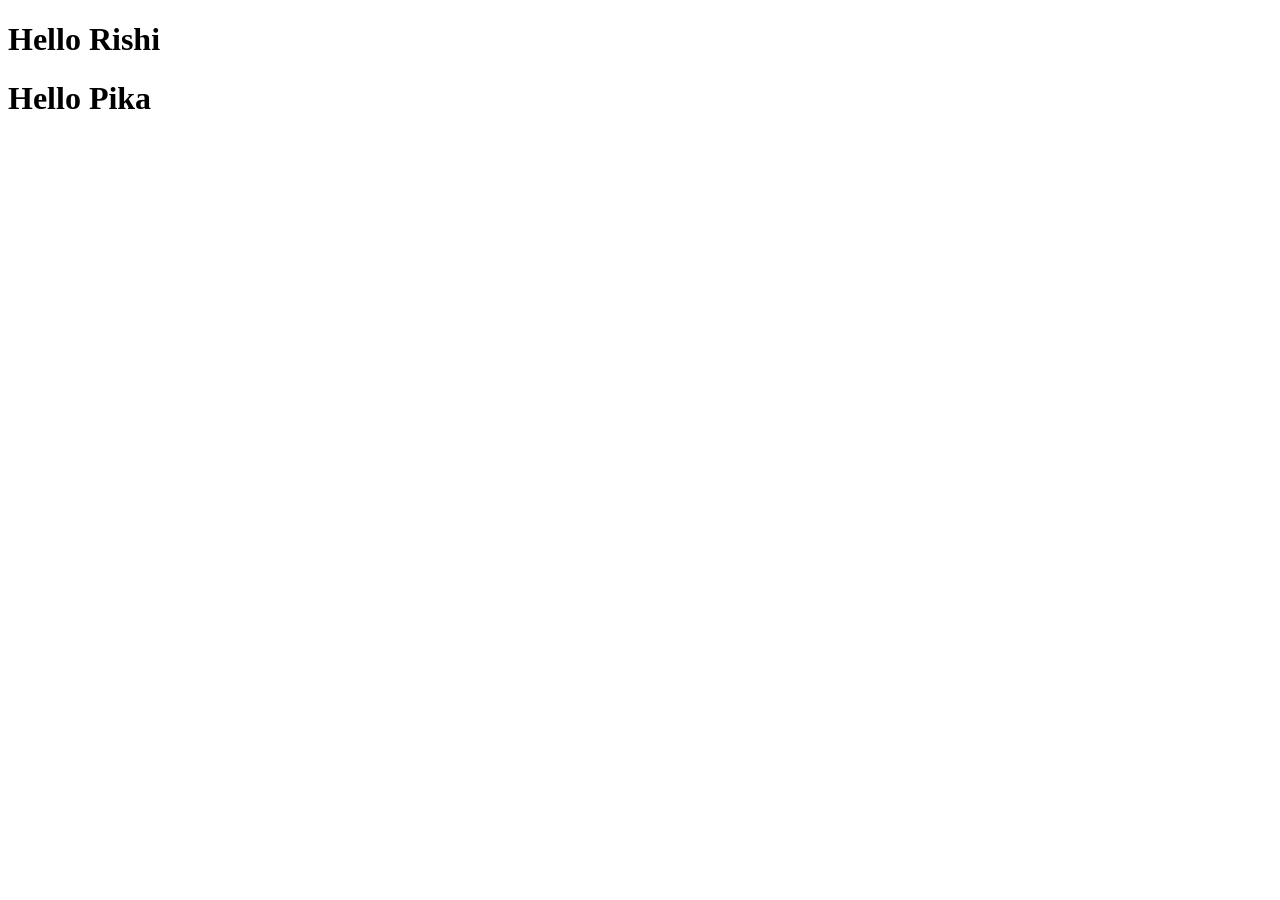
==== index.html @ ea65d770 "Rename hello.html to index.html" ====
<!DOCTYPE html>
<html lang="en">
<head>
  <meta charset="UTF-8">
  <meta name="viewport" content="width=device-width, initial-scale=1.0">
  <title>Hello Rishi</title>
</head>
<body>
  <h1>Hello Rishi</h1>
  <h1>Hello Pika</h1>
</body>
</html>
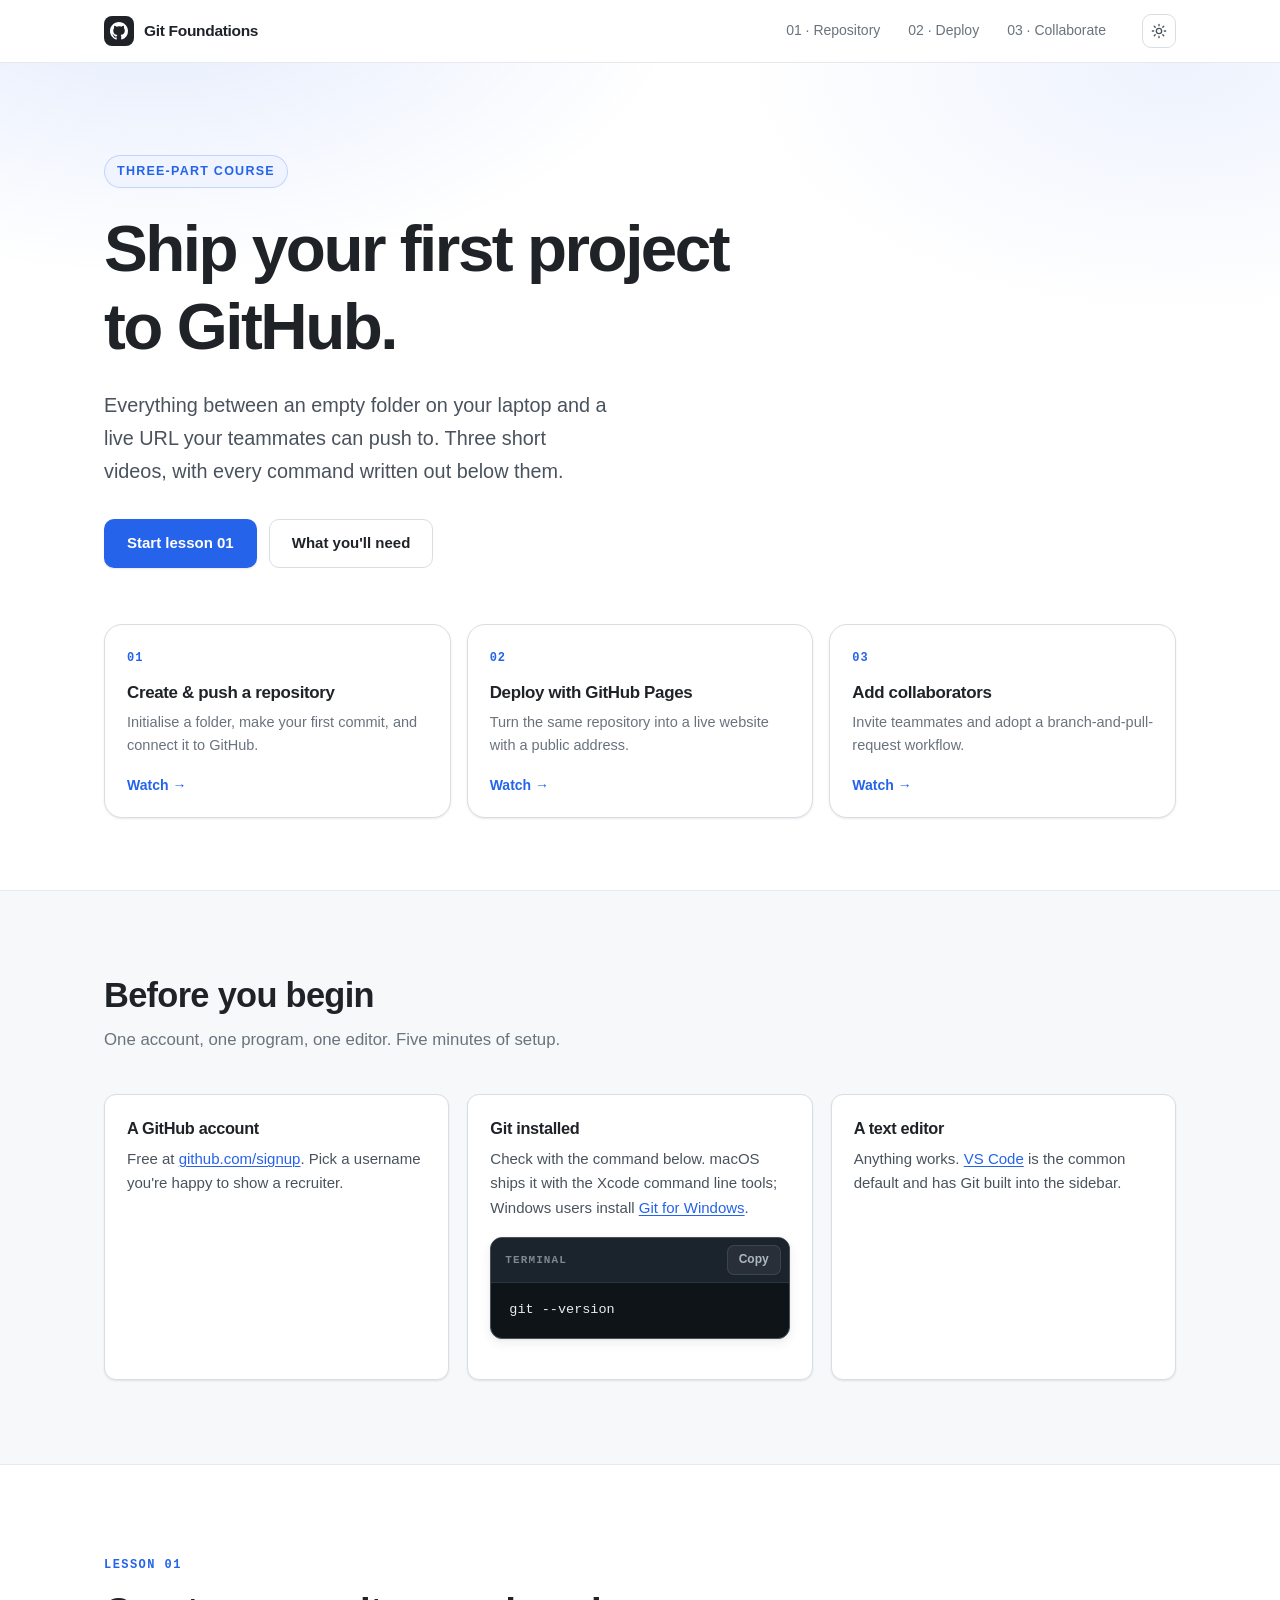
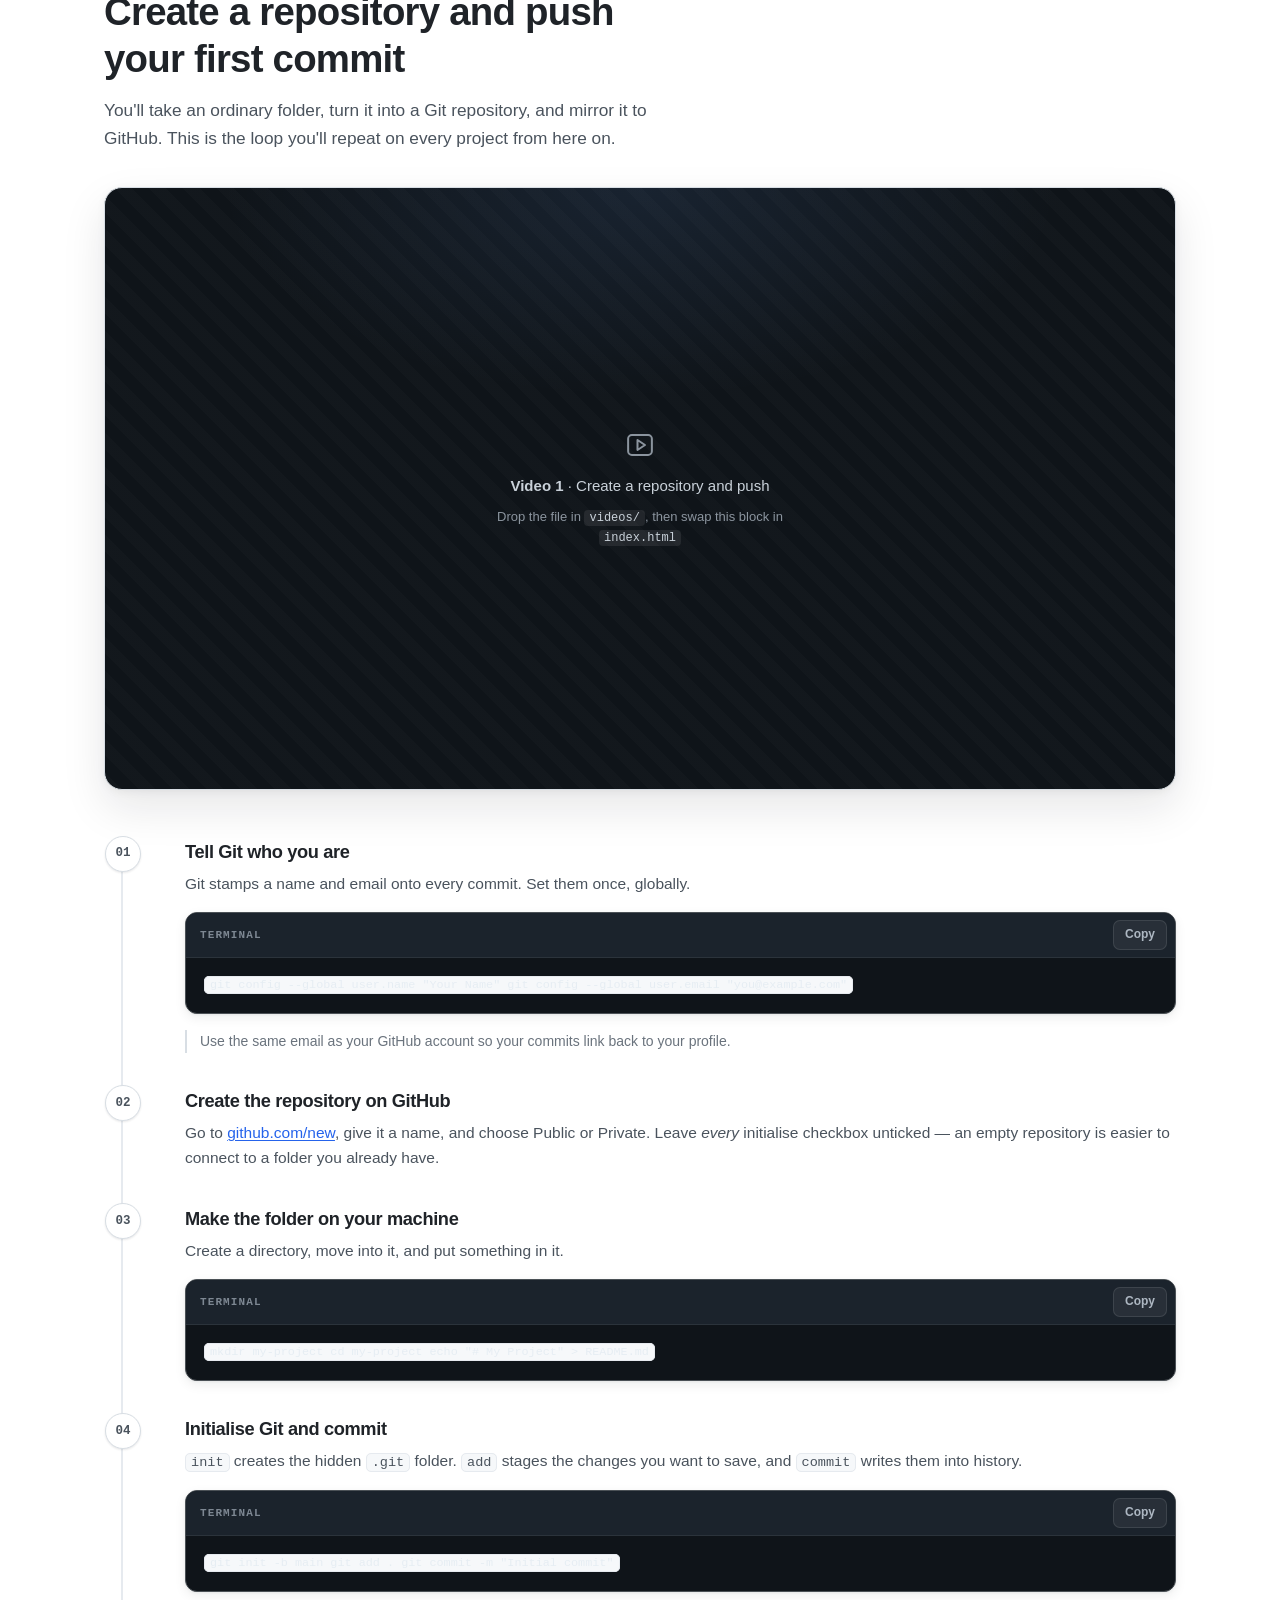
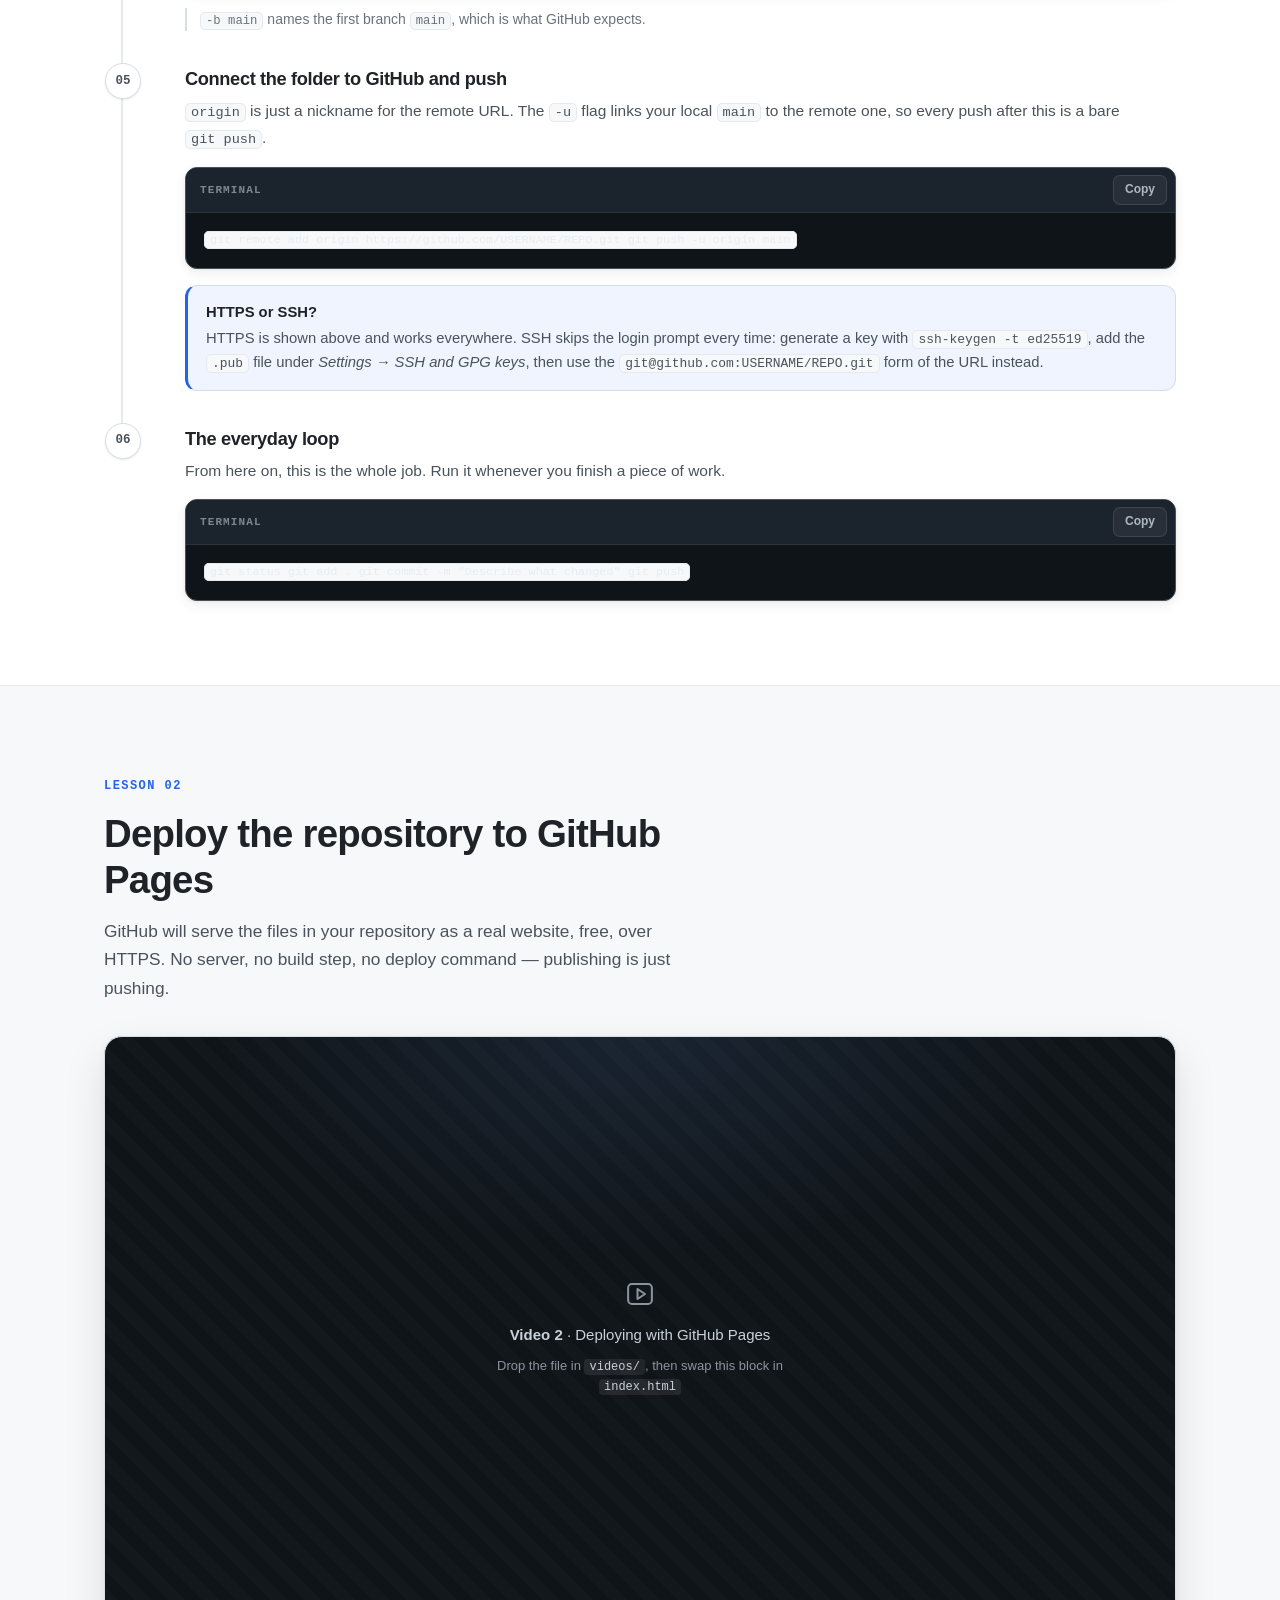
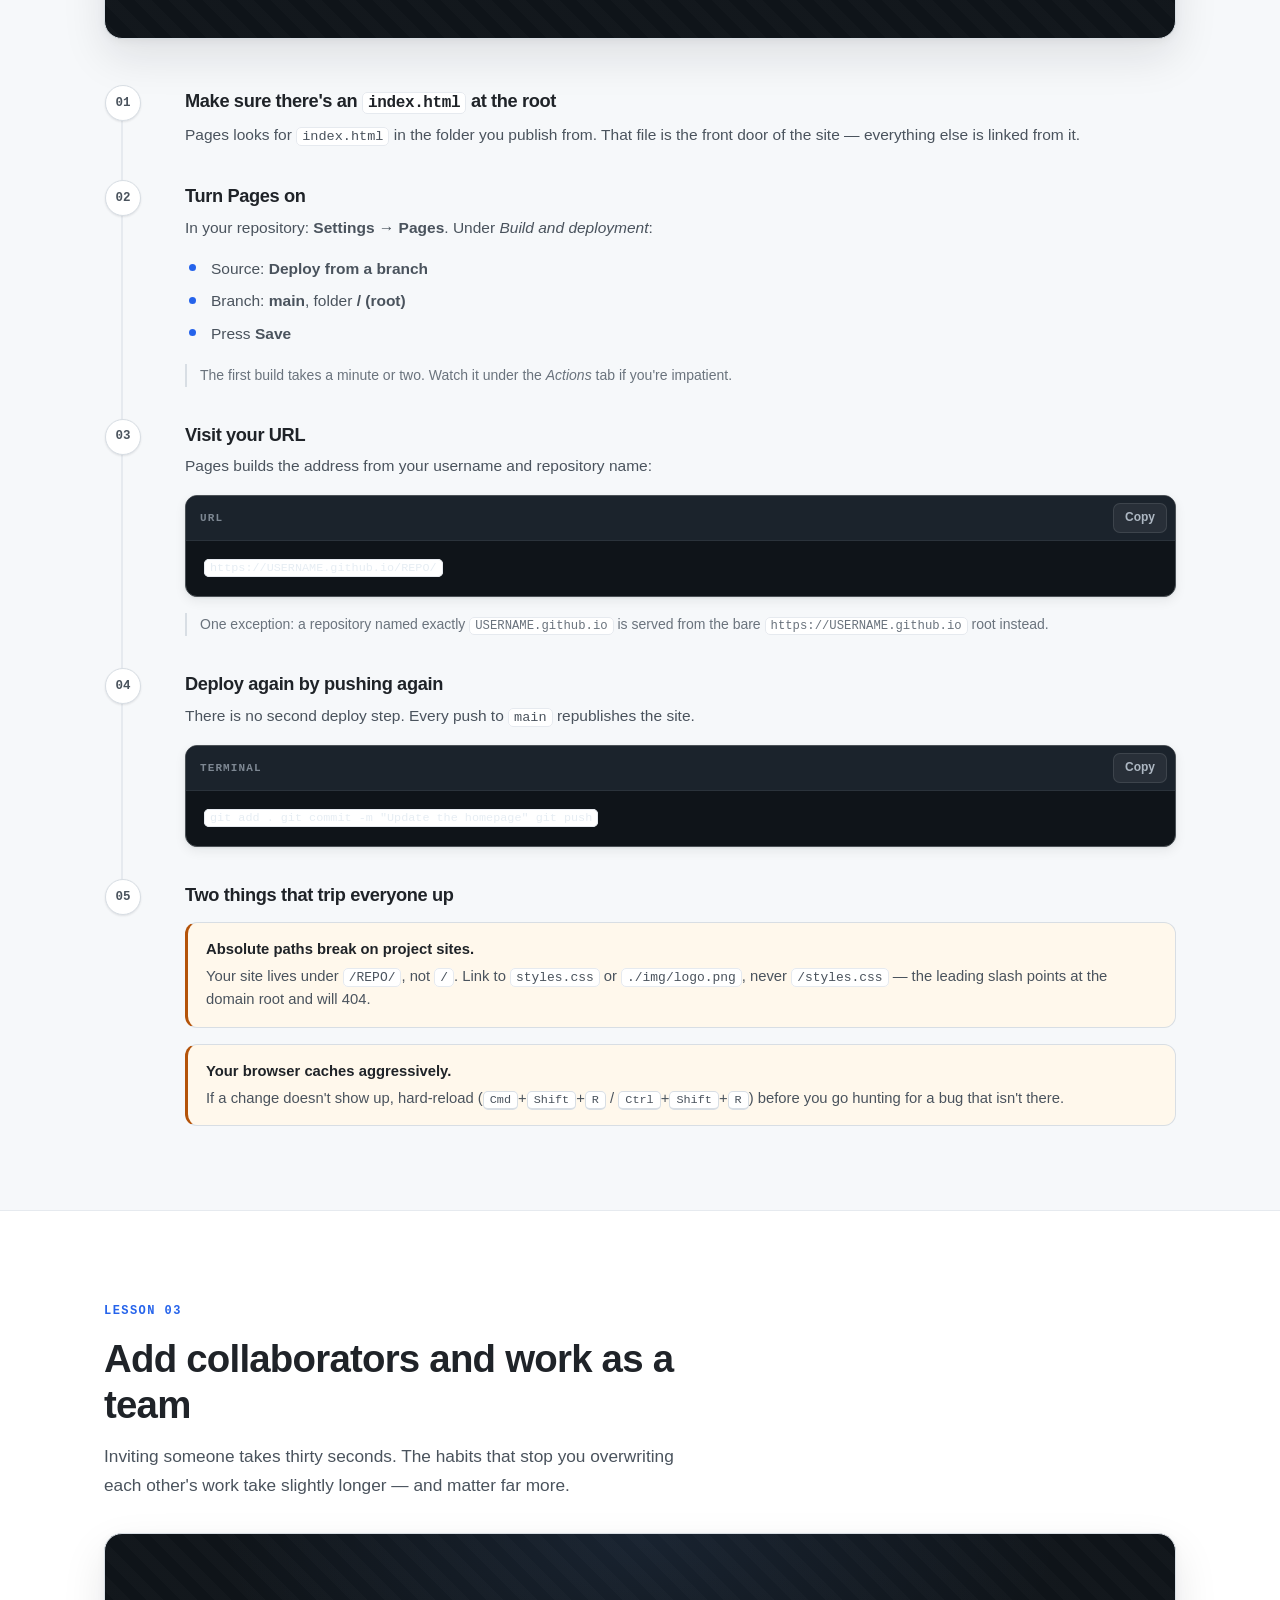
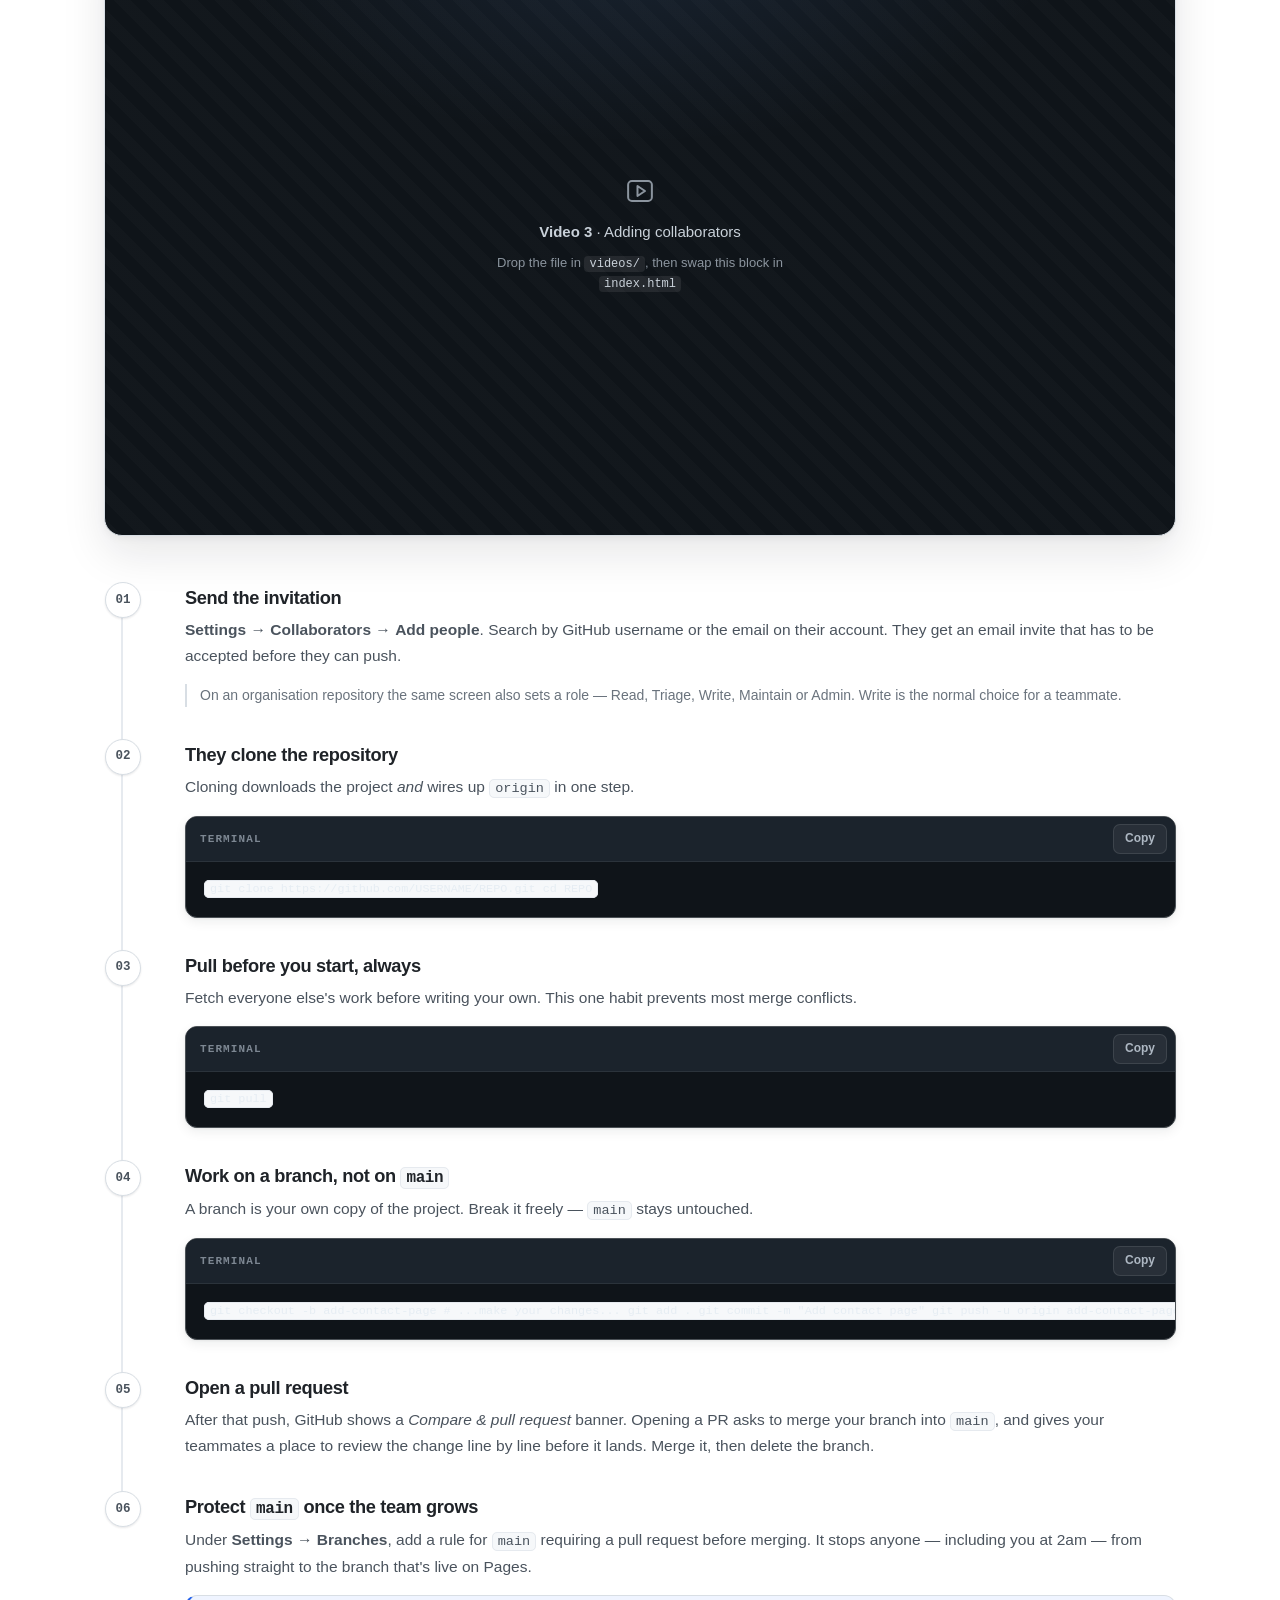
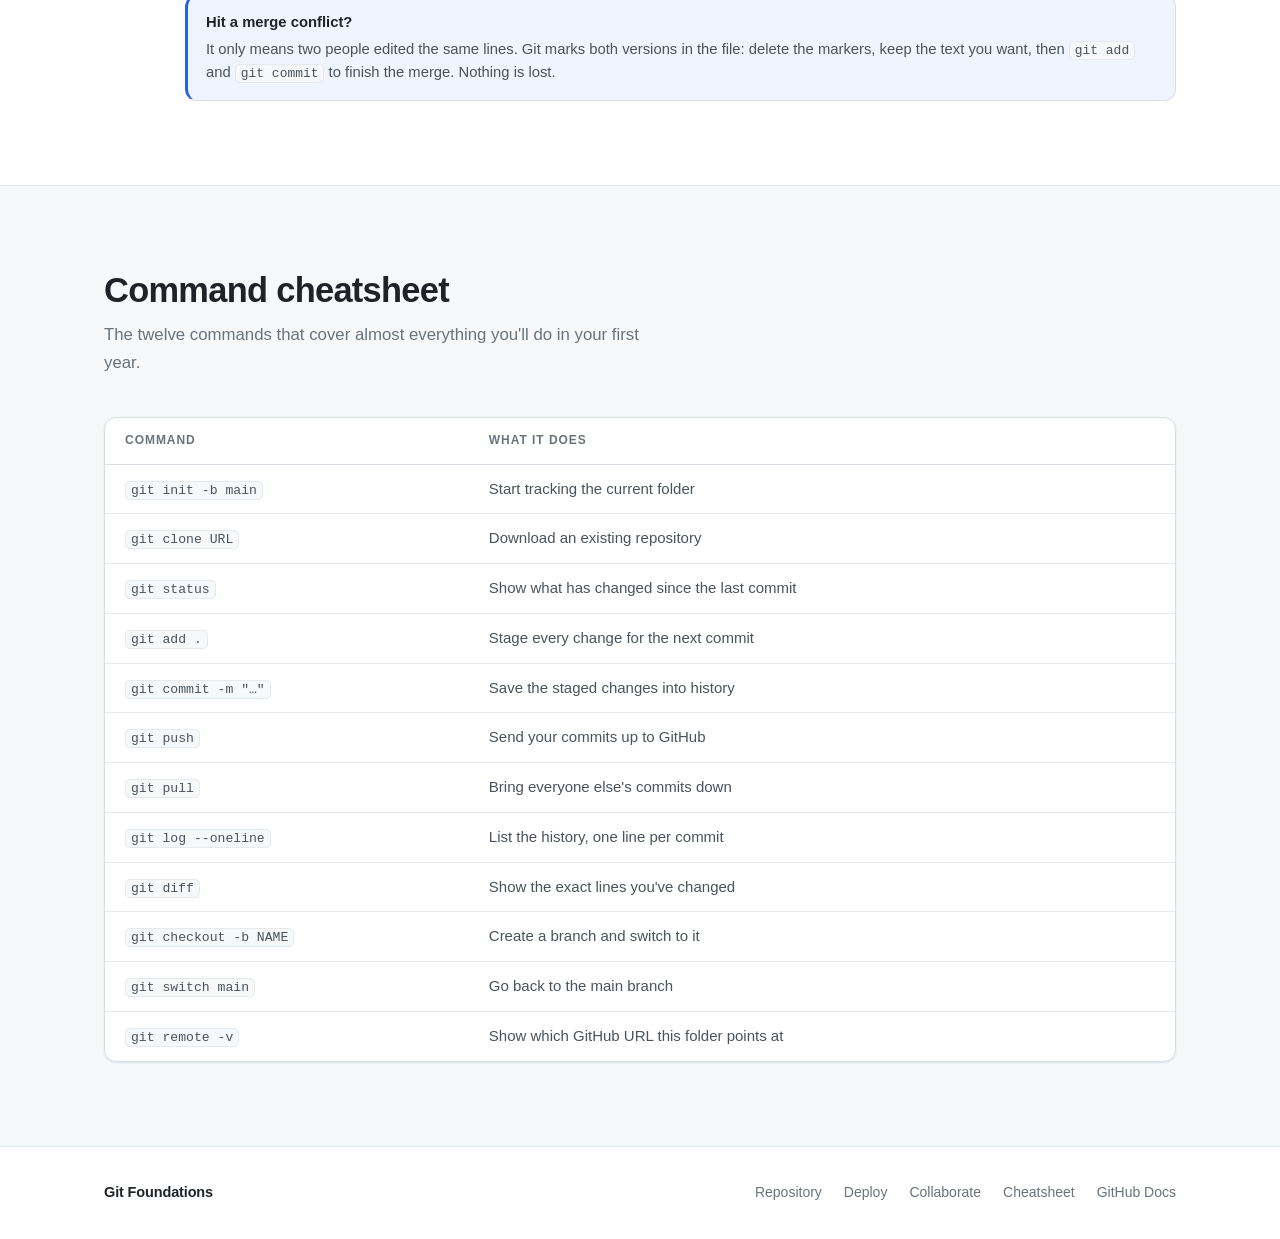
==== commit 5217edf0: "Rebuild as a three-lesson Git and GitHub course site Add styles.css and script.js, restructure index" ====
--- a/index.html
+++ b/index.html
@@ -1,12 +1,453 @@
 <!DOCTYPE html>
 <html lang="en">
 <head>
-  <meta charset="UTF-8">
-  <meta name="viewport" content="width=device-width, initial-scale=1.0">
-  <title>Hello Rishi</title>
+<meta charset="UTF-8">
+<meta name="viewport" content="width=device-width, initial-scale=1">
+<title>Git &amp; GitHub — A Three-Part Starter Course</title>
+<meta name="description" content="Learn to create a repository, deploy it to GitHub Pages, and collaborate with a team — in three short videos.">
+<link rel="stylesheet" href="styles.css">
+<link rel="icon" href="data:image/svg+xml,<svg xmlns='http://www.w3.org/2000/svg' viewBox='0 0 100 100'><text y='.9em' font-size='90'>⚡</text></svg>">
 </head>
 <body>
-  <h1>Hello Rishi</h1>
-  <h1>Hello Pika</h1>
+
+<a class="skip" href="#main">Skip to content</a>
+
+<header class="site-header">
+  <div class="wrap header-inner">
+    <a class="brand" href="#top">
+      <span class="brand-mark" aria-hidden="true">
+        <svg viewBox="0 0 16 16" width="18" height="18" fill="currentColor"><path d="M8 0C3.58 0 0 3.58 0 8c0 3.54 2.29 6.53 5.47 7.59.4.07.55-.17.55-.38 0-.19-.01-.82-.01-1.49-2.01.37-2.53-.49-2.69-.94-.09-.23-.48-.94-.82-1.13-.28-.15-.68-.52-.01-.53.63-.01 1.08.58 1.23.82.72 1.21 1.87.87 2.33.66.07-.52.28-.87.51-1.07-1.78-.2-3.64-.89-3.64-3.95 0-.87.31-1.59.82-2.15-.08-.2-.36-1.02.08-2.12 0 0 .67-.21 2.2.82a7.4 7.4 0 0 1 2-.27c.68 0 1.36.09 2 .27 1.53-1.04 2.2-.82 2.2-.82.44 1.1.16 1.92.08 2.12.51.56.82 1.27.82 2.15 0 3.07-1.87 3.75-3.65 3.95.29.25.54.73.54 1.48 0 1.07-.01 1.93-.01 2.2 0 .21.15.46.55.38A8.01 8.01 0 0 0 16 8c0-4.42-3.58-8-8-8Z"/></svg>
+      </span>
+      <span class="brand-text">Git&nbsp;Foundations</span>
+    </a>
+
+    <nav class="site-nav" aria-label="Lessons">
+      <a href="#lesson-1">01 &middot; Repository</a>
+      <a href="#lesson-2">02 &middot; Deploy</a>
+      <a href="#lesson-3">03 &middot; Collaborate</a>
+    </nav>
+
+    <button class="theme-toggle" type="button" data-theme-toggle aria-label="Toggle colour theme">
+      <svg class="icon-sun" viewBox="0 0 24 24" width="16" height="16" fill="none" stroke="currentColor" stroke-width="2" stroke-linecap="round"><circle cx="12" cy="12" r="4"/><path d="M12 2v2m0 16v2M4.9 4.9l1.4 1.4m11.4 11.4 1.4 1.4M2 12h2m16 0h2M4.9 19.1l1.4-1.4M17.7 6.3l1.4-1.4"/></svg>
+      <svg class="icon-moon" viewBox="0 0 24 24" width="16" height="16" fill="none" stroke="currentColor" stroke-width="2" stroke-linecap="round" stroke-linejoin="round"><path d="M21 12.8A9 9 0 1 1 11.2 3a7 7 0 0 0 9.8 9.8Z"/></svg>
+    </button>
+  </div>
+  <div class="scroll-progress" data-progress></div>
+</header>
+
+<main id="main">
+
+  <!-- Hero -->
+  <section class="hero" id="top">
+    <div class="wrap hero-inner">
+      <p class="eyebrow">Three-part course</p>
+      <h1>Ship your first project<br>to GitHub.</h1>
+      <p class="lede">
+        Everything between an empty folder on your laptop and a live URL your teammates
+        can push to. Three short videos, with every command written out below them.
+      </p>
+      <div class="hero-actions">
+        <a class="btn btn-primary" href="#lesson-1">Start lesson 01</a>
+        <a class="btn btn-ghost" href="#prereqs">What you'll need</a>
+      </div>
+
+      <ol class="lesson-cards">
+        <li>
+          <a href="#lesson-1">
+            <span class="card-num">01</span>
+            <h3>Create &amp; push a repository</h3>
+            <p>Initialise a folder, make your first commit, and connect it to GitHub.</p>
+            <span class="card-go">Watch <span aria-hidden="true">&rarr;</span></span>
+          </a>
+        </li>
+        <li>
+          <a href="#lesson-2">
+            <span class="card-num">02</span>
+            <h3>Deploy with GitHub Pages</h3>
+            <p>Turn the same repository into a live website with a public address.</p>
+            <span class="card-go">Watch <span aria-hidden="true">&rarr;</span></span>
+          </a>
+        </li>
+        <li>
+          <a href="#lesson-3">
+            <span class="card-num">03</span>
+            <h3>Add collaborators</h3>
+            <p>Invite teammates and adopt a branch-and-pull-request workflow.</p>
+            <span class="card-go">Watch <span aria-hidden="true">&rarr;</span></span>
+          </a>
+        </li>
+      </ol>
+    </div>
+  </section>
+
+  <!-- Prerequisites -->
+  <section class="section section-alt" id="prereqs">
+    <div class="wrap">
+      <div class="section-head">
+        <h2>Before you begin</h2>
+        <p>One account, one program, one editor. Five minutes of setup.</p>
+      </div>
+      <div class="grid-3">
+        <div class="tile">
+          <h3>A GitHub account</h3>
+          <p>Free at <a href="https://github.com/signup" target="_blank" rel="noopener">github.com/signup</a>. Pick a username you're happy to show a recruiter.</p>
+        </div>
+        <div class="tile">
+          <h3>Git installed</h3>
+          <p>Check with the command below. macOS ships it with the Xcode command line tools; Windows users install <a href="https://git-scm.com/downloads" target="_blank" rel="noopener">Git for Windows</a>.</p>
+          <div class="code">
+            <div class="code-bar"><span class="code-lang">terminal</span><button class="copy" type="button">Copy</button></div>
+            <pre><code>git --version</code></pre>
+          </div>
+        </div>
+        <div class="tile">
+          <h3>A text editor</h3>
+          <p>Anything works. <a href="https://code.visualstudio.com/" target="_blank" rel="noopener">VS Code</a> is the common default and has Git built into the sidebar.</p>
+        </div>
+      </div>
+    </div>
+  </section>
+
+  <!-- Lesson 1 -->
+  <section class="section lesson" id="lesson-1">
+    <div class="wrap">
+      <header class="lesson-head">
+        <span class="lesson-num">Lesson 01</span>
+        <h2>Create a repository and push your first commit</h2>
+        <p class="lesson-sub">
+          You'll take an ordinary folder, turn it into a Git repository, and mirror it
+          to GitHub. This is the loop you'll repeat on every project from here on.
+        </p>
+      </header>
+
+      <figure class="video">
+        <div class="video-frame">
+          <!--
+            REPLACE THIS BLOCK WITH VIDEO 1.
+
+            Local file:
+              <video controls playsinline preload="metadata" poster="videos/01-poster.jpg">
+                <source src="videos/01-create-repo.mp4" type="video/mp4">
+              </video>
+
+            YouTube:
+              <iframe src="https://www.youtube.com/embed/VIDEO_ID" title="Create a repository"
+                      allow="accelerometer; clipboard-write; encrypted-media; picture-in-picture"
+                      allowfullscreen></iframe>
+          -->
+          <div class="video-empty">
+            <svg viewBox="0 0 24 24" width="30" height="30" fill="none" stroke="currentColor" stroke-width="1.6"><path d="m10 8 6 4-6 4V8Z" stroke-linejoin="round"/><rect x="2.5" y="4" width="19" height="16" rx="3"/></svg>
+            <p><strong>Video 1</strong> &middot; Create a repository and push</p>
+            <span>Drop the file in <code>videos/</code>, then swap this block in <code>index.html</code></span>
+          </div>
+        </div>
+      </figure>
+
+      <ol class="steps">
+        <li>
+          <h3>Tell Git who you are</h3>
+          <p>Git stamps a name and email onto every commit. Set them once, globally.</p>
+          <div class="code">
+            <div class="code-bar"><span class="code-lang">terminal</span><button class="copy" type="button">Copy</button></div>
+            <pre><code>git config --global user.name "Your Name"
+git config --global user.email "you@example.com"</code></pre>
+          </div>
+          <p class="note">Use the same email as your GitHub account so your commits link back to your profile.</p>
+        </li>
+
+        <li>
+          <h3>Create the repository on GitHub</h3>
+          <p>
+            Go to <a href="https://github.com/new" target="_blank" rel="noopener">github.com/new</a>,
+            give it a name, and choose Public or Private. Leave <em>every</em> initialise
+            checkbox unticked — an empty repository is easier to connect to a folder you already have.
+          </p>
+        </li>
+
+        <li>
+          <h3>Make the folder on your machine</h3>
+          <p>Create a directory, move into it, and put something in it.</p>
+          <div class="code">
+            <div class="code-bar"><span class="code-lang">terminal</span><button class="copy" type="button">Copy</button></div>
+            <pre><code>mkdir my-project
+cd my-project
+echo "# My Project" &gt; README.md</code></pre>
+          </div>
+        </li>
+
+        <li>
+          <h3>Initialise Git and commit</h3>
+          <p>
+            <code>init</code> creates the hidden <code>.git</code> folder. <code>add</code> stages
+            the changes you want to save, and <code>commit</code> writes them into history.
+          </p>
+          <div class="code">
+            <div class="code-bar"><span class="code-lang">terminal</span><button class="copy" type="button">Copy</button></div>
+            <pre><code>git init -b main
+git add .
+git commit -m "Initial commit"</code></pre>
+          </div>
+          <p class="note"><code>-b main</code> names the first branch <code>main</code>, which is what GitHub expects.</p>
+        </li>
+
+        <li>
+          <h3>Connect the folder to GitHub and push</h3>
+          <p>
+            <code>origin</code> is just a nickname for the remote URL. The <code>-u</code> flag
+            links your local <code>main</code> to the remote one, so every push after this is a bare <code>git push</code>.
+          </p>
+          <div class="code">
+            <div class="code-bar"><span class="code-lang">terminal</span><button class="copy" type="button">Copy</button></div>
+            <pre><code>git remote add origin https://github.com/USERNAME/REPO.git
+git push -u origin main</code></pre>
+          </div>
+          <div class="callout callout-info">
+            <strong>HTTPS or SSH?</strong>
+            HTTPS is shown above and works everywhere. SSH skips the login prompt every time:
+            generate a key with <code>ssh-keygen -t ed25519</code>, add the <code>.pub</code> file
+            under <em>Settings &rarr; SSH and GPG keys</em>, then use the
+            <code>git@github.com:USERNAME/REPO.git</code> form of the URL instead.
+          </div>
+        </li>
+
+        <li>
+          <h3>The everyday loop</h3>
+          <p>From here on, this is the whole job. Run it whenever you finish a piece of work.</p>
+          <div class="code">
+            <div class="code-bar"><span class="code-lang">terminal</span><button class="copy" type="button">Copy</button></div>
+            <pre><code>git status
+git add .
+git commit -m "Describe what changed"
+git push</code></pre>
+          </div>
+        </li>
+      </ol>
+    </div>
+  </section>
+
+  <!-- Lesson 2 -->
+  <section class="section section-alt lesson" id="lesson-2">
+    <div class="wrap">
+      <header class="lesson-head">
+        <span class="lesson-num">Lesson 02</span>
+        <h2>Deploy the repository to GitHub Pages</h2>
+        <p class="lesson-sub">
+          GitHub will serve the files in your repository as a real website, free, over HTTPS.
+          No server, no build step, no deploy command — publishing is just pushing.
+        </p>
+      </header>
+
+      <figure class="video">
+        <div class="video-frame">
+          <!-- REPLACE THIS BLOCK WITH VIDEO 2. See lesson 1 for the video / iframe snippets. -->
+          <div class="video-empty">
+            <svg viewBox="0 0 24 24" width="30" height="30" fill="none" stroke="currentColor" stroke-width="1.6"><path d="m10 8 6 4-6 4V8Z" stroke-linejoin="round"/><rect x="2.5" y="4" width="19" height="16" rx="3"/></svg>
+            <p><strong>Video 2</strong> &middot; Deploying with GitHub Pages</p>
+            <span>Drop the file in <code>videos/</code>, then swap this block in <code>index.html</code></span>
+          </div>
+        </div>
+      </figure>
+
+      <ol class="steps">
+        <li>
+          <h3>Make sure there's an <code>index.html</code> at the root</h3>
+          <p>
+            Pages looks for <code>index.html</code> in the folder you publish from. That file is
+            the front door of the site — everything else is linked from it.
+          </p>
+        </li>
+
+        <li>
+          <h3>Turn Pages on</h3>
+          <p>In your repository: <strong>Settings &rarr; Pages</strong>. Under <em>Build and deployment</em>:</p>
+          <ul class="ticks">
+            <li>Source: <strong>Deploy from a branch</strong></li>
+            <li>Branch: <strong>main</strong>, folder <strong>/ (root)</strong></li>
+            <li>Press <strong>Save</strong></li>
+          </ul>
+          <p class="note">The first build takes a minute or two. Watch it under the <em>Actions</em> tab if you're impatient.</p>
+        </li>
+
+        <li>
+          <h3>Visit your URL</h3>
+          <p>Pages builds the address from your username and repository name:</p>
+          <div class="code">
+            <div class="code-bar"><span class="code-lang">url</span><button class="copy" type="button">Copy</button></div>
+            <pre><code>https://USERNAME.github.io/REPO/</code></pre>
+          </div>
+          <p class="note">
+            One exception: a repository named exactly <code>USERNAME.github.io</code> is served
+            from the bare <code>https://USERNAME.github.io</code> root instead.
+          </p>
+        </li>
+
+        <li>
+          <h3>Deploy again by pushing again</h3>
+          <p>There is no second deploy step. Every push to <code>main</code> republishes the site.</p>
+          <div class="code">
+            <div class="code-bar"><span class="code-lang">terminal</span><button class="copy" type="button">Copy</button></div>
+            <pre><code>git add .
+git commit -m "Update the homepage"
+git push</code></pre>
+          </div>
+        </li>
+
+        <li>
+          <h3>Two things that trip everyone up</h3>
+          <div class="callout callout-warn">
+            <strong>Absolute paths break on project sites.</strong>
+            Your site lives under <code>/REPO/</code>, not <code>/</code>. Link to
+            <code>styles.css</code> or <code>./img/logo.png</code>, never <code>/styles.css</code> —
+            the leading slash points at the domain root and will 404.
+          </div>
+          <div class="callout callout-warn">
+            <strong>Your browser caches aggressively.</strong>
+            If a change doesn't show up, hard-reload
+            (<kbd>Cmd</kbd>+<kbd>Shift</kbd>+<kbd>R</kbd> / <kbd>Ctrl</kbd>+<kbd>Shift</kbd>+<kbd>R</kbd>)
+            before you go hunting for a bug that isn't there.
+          </div>
+        </li>
+      </ol>
+    </div>
+  </section>
+
+  <!-- Lesson 3 -->
+  <section class="section lesson" id="lesson-3">
+    <div class="wrap">
+      <header class="lesson-head">
+        <span class="lesson-num">Lesson 03</span>
+        <h2>Add collaborators and work as a team</h2>
+        <p class="lesson-sub">
+          Inviting someone takes thirty seconds. The habits that stop you overwriting
+          each other's work take slightly longer — and matter far more.
+        </p>
+      </header>
+
+      <figure class="video">
+        <div class="video-frame">
+          <!-- REPLACE THIS BLOCK WITH VIDEO 3. See lesson 1 for the video / iframe snippets. -->
+          <div class="video-empty">
+            <svg viewBox="0 0 24 24" width="30" height="30" fill="none" stroke="currentColor" stroke-width="1.6"><path d="m10 8 6 4-6 4V8Z" stroke-linejoin="round"/><rect x="2.5" y="4" width="19" height="16" rx="3"/></svg>
+            <p><strong>Video 3</strong> &middot; Adding collaborators</p>
+            <span>Drop the file in <code>videos/</code>, then swap this block in <code>index.html</code></span>
+          </div>
+        </div>
+      </figure>
+
+      <ol class="steps">
+        <li>
+          <h3>Send the invitation</h3>
+          <p>
+            <strong>Settings &rarr; Collaborators</strong> &rarr; <strong>Add people</strong>.
+            Search by GitHub username or the email on their account. They get an email invite
+            that has to be accepted before they can push.
+          </p>
+          <p class="note">On an organisation repository the same screen also sets a role — Read, Triage, Write, Maintain or Admin. Write is the normal choice for a teammate.</p>
+        </li>
+
+        <li>
+          <h3>They clone the repository</h3>
+          <p>Cloning downloads the project <em>and</em> wires up <code>origin</code> in one step.</p>
+          <div class="code">
+            <div class="code-bar"><span class="code-lang">terminal</span><button class="copy" type="button">Copy</button></div>
+            <pre><code>git clone https://github.com/USERNAME/REPO.git
+cd REPO</code></pre>
+          </div>
+        </li>
+
+        <li>
+          <h3>Pull before you start, always</h3>
+          <p>Fetch everyone else's work before writing your own. This one habit prevents most merge conflicts.</p>
+          <div class="code">
+            <div class="code-bar"><span class="code-lang">terminal</span><button class="copy" type="button">Copy</button></div>
+            <pre><code>git pull</code></pre>
+          </div>
+        </li>
+
+        <li>
+          <h3>Work on a branch, not on <code>main</code></h3>
+          <p>A branch is your own copy of the project. Break it freely — <code>main</code> stays untouched.</p>
+          <div class="code">
+            <div class="code-bar"><span class="code-lang">terminal</span><button class="copy" type="button">Copy</button></div>
+            <pre><code>git checkout -b add-contact-page
+# ...make your changes...
+git add .
+git commit -m "Add contact page"
+git push -u origin add-contact-page</code></pre>
+          </div>
+        </li>
+
+        <li>
+          <h3>Open a pull request</h3>
+          <p>
+            After that push, GitHub shows a <em>Compare &amp; pull request</em> banner. Opening a PR
+            asks to merge your branch into <code>main</code>, and gives your teammates a place to
+            review the change line by line before it lands. Merge it, then delete the branch.
+          </p>
+        </li>
+
+        <li>
+          <h3>Protect <code>main</code> once the team grows</h3>
+          <p>
+            Under <strong>Settings &rarr; Branches</strong>, add a rule for <code>main</code> requiring
+            a pull request before merging. It stops anyone — including you at 2am — from pushing
+            straight to the branch that's live on Pages.
+          </p>
+          <div class="callout callout-info">
+            <strong>Hit a merge conflict?</strong>
+            It only means two people edited the same lines. Git marks both versions in the file:
+            delete the markers, keep the text you want, then <code>git add</code> and
+            <code>git commit</code> to finish the merge. Nothing is lost.
+          </div>
+        </li>
+      </ol>
+    </div>
+  </section>
+
+  <!-- Cheatsheet -->
+  <section class="section section-alt" id="cheatsheet">
+    <div class="wrap">
+      <div class="section-head">
+        <h2>Command cheatsheet</h2>
+        <p>The twelve commands that cover almost everything you'll do in your first year.</p>
+      </div>
+      <div class="table-scroll">
+        <table class="cheats">
+          <thead><tr><th>Command</th><th>What it does</th></tr></thead>
+          <tbody>
+            <tr><td><code>git init -b main</code></td><td>Start tracking the current folder</td></tr>
+            <tr><td><code>git clone URL</code></td><td>Download an existing repository</td></tr>
+            <tr><td><code>git status</code></td><td>Show what has changed since the last commit</td></tr>
+            <tr><td><code>git add .</code></td><td>Stage every change for the next commit</td></tr>
+            <tr><td><code>git commit -m "…"</code></td><td>Save the staged changes into history</td></tr>
+            <tr><td><code>git push</code></td><td>Send your commits up to GitHub</td></tr>
+            <tr><td><code>git pull</code></td><td>Bring everyone else's commits down</td></tr>
+            <tr><td><code>git log --oneline</code></td><td>List the history, one line per commit</td></tr>
+            <tr><td><code>git diff</code></td><td>Show the exact lines you've changed</td></tr>
+            <tr><td><code>git checkout -b NAME</code></td><td>Create a branch and switch to it</td></tr>
+            <tr><td><code>git switch main</code></td><td>Go back to the main branch</td></tr>
+            <tr><td><code>git remote -v</code></td><td>Show which GitHub URL this folder points at</td></tr>
+          </tbody>
+        </table>
+      </div>
+    </div>
+  </section>
+
+</main>
+
+<footer class="site-footer">
+  <div class="wrap footer-inner">
+    <p class="footer-brand">Git&nbsp;Foundations</p>
+    <nav class="footer-links" aria-label="Footer">
+      <a href="#lesson-1">Repository</a>
+      <a href="#lesson-2">Deploy</a>
+      <a href="#lesson-3">Collaborate</a>
+      <a href="#cheatsheet">Cheatsheet</a>
+      <a href="https://docs.github.com/get-started" target="_blank" rel="noopener">GitHub Docs</a>
+    </nav>
+  </div>
+</footer>
+
+<script src="script.js"></script>
 </body>
 </html>
--- a/styles.css
+++ b/styles.css
@@ -0,0 +1,485 @@
+/* ============================================================
+   Git Foundations — stylesheet
+   ============================================================ */
+
+/* ---------- Tokens ---------- */
+:root {
+  --bg:        #ffffff;
+  --bg-alt:    #f6f8fa;
+  --surface:   #ffffff;
+  --border:    #d8dee4;
+  --border-soft: #e6eaef;
+  --text:      #1f2328;
+  --text-mid:  #4a535d;
+  --text-dim:  #6a737d;
+  --accent:    #2563eb;
+  --accent-ink:#ffffff;
+  --accent-soft: #eff4ff;
+  --warn:      #b45309;
+  --warn-soft: #fff8ec;
+  --code-bg:   #0f1419;
+  --code-text: #e6edf3;
+  --code-bar:  #1b232c;
+  --shadow-sm: 0 1px 2px rgba(16, 22, 26, .06), 0 1px 3px rgba(16, 22, 26, .04);
+  --shadow-md: 0 4px 12px rgba(16, 22, 26, .07), 0 1px 3px rgba(16, 22, 26, .05);
+  --shadow-lg: 0 18px 44px rgba(16, 22, 26, .10), 0 2px 8px rgba(16, 22, 26, .05);
+  --radius:    12px;
+  --radius-lg: 18px;
+  --maxw:      1120px;
+  --font: -apple-system, BlinkMacSystemFont, "Segoe UI", Inter, Roboto, "Helvetica Neue", Arial, sans-serif;
+  --mono: ui-monospace, SFMono-Regular, "SF Mono", Menlo, Consolas, "Liberation Mono", monospace;
+}
+
+@media (prefers-color-scheme: dark) {
+  :root:not([data-theme="light"]) {
+    --bg:        #0d1117;
+    --bg-alt:    #10161e;
+    --surface:   #151b23;
+    --border:    #2b333d;
+    --border-soft: #232b34;
+    --text:      #e6edf3;
+    --text-mid:  #b3bdc8;
+    --text-dim:  #8b949e;
+    --accent:    #6ea8fe;
+    --accent-ink:#0b1220;
+    --accent-soft: #16223a;
+    --warn:      #e0a760;
+    --warn-soft: #241d10;
+    --code-bg:   #010409;
+    --code-text: #e6edf3;
+    --code-bar:  #0e141b;
+    --shadow-sm: 0 1px 2px rgba(0, 0, 0, .4);
+    --shadow-md: 0 4px 14px rgba(0, 0, 0, .45);
+    --shadow-lg: 0 18px 44px rgba(0, 0, 0, .55);
+  }
+}
+
+:root[data-theme="dark"] {
+  --bg:        #0d1117;
+  --bg-alt:    #10161e;
+  --surface:   #151b23;
+  --border:    #2b333d;
+  --border-soft: #232b34;
+  --text:      #e6edf3;
+  --text-mid:  #b3bdc8;
+  --text-dim:  #8b949e;
+  --accent:    #6ea8fe;
+  --accent-ink:#0b1220;
+  --accent-soft: #16223a;
+  --warn:      #e0a760;
+  --warn-soft: #241d10;
+  --code-bg:   #010409;
+  --code-text: #e6edf3;
+  --code-bar:  #0e141b;
+  --shadow-sm: 0 1px 2px rgba(0, 0, 0, .4);
+  --shadow-md: 0 4px 14px rgba(0, 0, 0, .45);
+  --shadow-lg: 0 18px 44px rgba(0, 0, 0, .55);
+}
+
+/* ---------- Reset ---------- */
+*, *::before, *::after { box-sizing: border-box; }
+html { -webkit-text-size-adjust: 100%; scroll-behavior: smooth; scroll-padding-top: 84px; }
+@media (prefers-reduced-motion: reduce) {
+  html { scroll-behavior: auto; }
+  * { animation-duration: .01ms !important; transition-duration: .01ms !important; }
+}
+
+body {
+  margin: 0;
+  background: var(--bg);
+  color: var(--text);
+  font-family: var(--font);
+  font-size: 17px;
+  line-height: 1.65;
+  -webkit-font-smoothing: antialiased;
+  text-rendering: optimizeLegibility;
+}
+
+h1, h2, h3 { line-height: 1.2; letter-spacing: -.02em; margin: 0; font-weight: 640; }
+p { margin: 0 0 1em; }
+a { color: var(--accent); text-decoration-thickness: 1px; text-underline-offset: 2px; }
+img, svg, video, iframe { max-width: 100%; }
+:focus-visible { outline: 2px solid var(--accent); outline-offset: 3px; border-radius: 4px; }
+
+.wrap { width: 100%; max-width: var(--maxw); margin-inline: auto; padding-inline: 24px; }
+
+.skip {
+  position: absolute; left: -9999px; top: 8px; z-index: 100;
+  background: var(--accent); color: var(--accent-ink);
+  padding: 10px 16px; border-radius: 8px; text-decoration: none;
+}
+.skip:focus { left: 16px; }
+
+/* ---------- Header ---------- */
+.site-header {
+  position: sticky; top: 0; z-index: 50;
+  background: color-mix(in srgb, var(--bg) 82%, transparent);
+  backdrop-filter: saturate(180%) blur(14px);
+  -webkit-backdrop-filter: saturate(180%) blur(14px);
+  border-bottom: 1px solid var(--border-soft);
+}
+.header-inner {
+  display: flex; align-items: center; gap: 24px;
+  height: 62px;
+}
+.brand {
+  display: inline-flex; align-items: center; gap: 10px;
+  color: var(--text); text-decoration: none; font-weight: 650;
+  letter-spacing: -.02em; font-size: 15.5px; flex: none;
+}
+.brand-mark {
+  display: grid; place-items: center;
+  width: 30px; height: 30px; border-radius: 8px;
+  background: var(--text); color: var(--bg);
+}
+
+.site-nav { display: flex; gap: 4px; margin-left: auto; }
+.site-nav a {
+  color: var(--text-dim); text-decoration: none;
+  font-size: 14px; font-weight: 520;
+  padding: 7px 12px; border-radius: 8px;
+  white-space: nowrap;
+  transition: color .15s, background-color .15s;
+}
+.site-nav a:hover { color: var(--text); background: var(--bg-alt); }
+.site-nav a.is-active { color: var(--text); background: var(--accent-soft); }
+
+.theme-toggle {
+  flex: none;
+  display: grid; place-items: center;
+  width: 34px; height: 34px; padding: 0;
+  border: 1px solid var(--border); border-radius: 9px;
+  background: var(--surface); color: var(--text-mid);
+  cursor: pointer; transition: color .15s, border-color .15s;
+}
+.theme-toggle:hover { color: var(--text); border-color: var(--text-dim); }
+.theme-toggle .icon-moon { display: none; }
+:root[data-theme="dark"] .theme-toggle .icon-moon { display: block; }
+:root[data-theme="dark"] .theme-toggle .icon-sun  { display: none; }
+@media (prefers-color-scheme: dark) {
+  :root:not([data-theme="light"]) .theme-toggle .icon-moon { display: block; }
+  :root:not([data-theme="light"]) .theme-toggle .icon-sun  { display: none; }
+}
+
+.scroll-progress {
+  position: absolute; left: 0; bottom: -1px; height: 2px; width: 0%;
+  background: var(--accent);
+  transition: width .1s linear;
+}
+
+/* ---------- Hero ---------- */
+.hero {
+  position: relative;
+  padding: 92px 0 72px;
+  border-bottom: 1px solid var(--border-soft);
+  overflow: hidden;
+}
+.hero::before {
+  content: ""; position: absolute; inset: 0;
+  background:
+    radial-gradient(760px 420px at 12% -10%, color-mix(in srgb, var(--accent) 13%, transparent), transparent 70%),
+    radial-gradient(620px 360px at 92% 0%,  color-mix(in srgb, var(--accent) 8%,  transparent), transparent 70%);
+  pointer-events: none;
+}
+.hero-inner { position: relative; }
+
+.eyebrow {
+  display: inline-block;
+  font-size: 12.5px; font-weight: 640; letter-spacing: .1em; text-transform: uppercase;
+  color: var(--accent);
+  background: var(--accent-soft);
+  border: 1px solid color-mix(in srgb, var(--accent) 22%, transparent);
+  padding: 5px 12px; border-radius: 999px;
+  margin: 0 0 22px;
+}
+.hero h1 {
+  font-size: clamp(2.5rem, 6.2vw, 4.1rem);
+  letter-spacing: -.038em;
+  margin-bottom: 22px;
+}
+.lede {
+  font-size: clamp(1.05rem, 1.9vw, 1.24rem);
+  color: var(--text-mid);
+  max-width: 46ch;
+  margin-bottom: 32px;
+}
+
+.hero-actions { display: flex; flex-wrap: wrap; gap: 12px; }
+.btn {
+  display: inline-flex; align-items: center; justify-content: center;
+  padding: 11px 22px; border-radius: 10px;
+  font-size: 15px; font-weight: 600; text-decoration: none;
+  border: 1px solid transparent;
+  transition: transform .12s ease, box-shadow .15s, background-color .15s, border-color .15s;
+}
+.btn:active { transform: translateY(1px); }
+.btn-primary { background: var(--accent); color: var(--accent-ink); box-shadow: var(--shadow-sm); }
+.btn-primary:hover { box-shadow: var(--shadow-md); }
+.btn-ghost { background: var(--surface); color: var(--text); border-color: var(--border); }
+.btn-ghost:hover { border-color: var(--text-dim); }
+
+/* Lesson cards */
+.lesson-cards {
+  list-style: none; margin: 56px 0 0; padding: 0;
+  display: grid; gap: 16px;
+  grid-template-columns: repeat(auto-fit, minmax(260px, 1fr));
+  counter-reset: none;
+}
+.lesson-cards a {
+  display: flex; flex-direction: column; height: 100%;
+  padding: 24px 22px 20px;
+  background: var(--surface);
+  border: 1px solid var(--border);
+  border-radius: var(--radius-lg);
+  text-decoration: none; color: inherit;
+  box-shadow: var(--shadow-sm);
+  transition: transform .16s ease, box-shadow .16s ease, border-color .16s;
+}
+.lesson-cards a:hover {
+  transform: translateY(-3px);
+  box-shadow: var(--shadow-lg);
+  border-color: color-mix(in srgb, var(--accent) 40%, var(--border));
+}
+.card-num {
+  font-family: var(--mono); font-size: 12px; font-weight: 600;
+  letter-spacing: .08em; color: var(--accent);
+  margin-bottom: 14px;
+}
+.lesson-cards h3 { font-size: 1.06rem; margin-bottom: 8px; }
+.lesson-cards p { font-size: 14.5px; color: var(--text-dim); margin: 0 0 18px; line-height: 1.55; }
+.card-go {
+  margin-top: auto; font-size: 14px; font-weight: 600; color: var(--accent);
+}
+.lesson-cards a:hover .card-go span { display: inline-block; transform: translateX(3px); transition: transform .16s; }
+
+/* ---------- Sections ---------- */
+.section { padding: 84px 0; border-bottom: 1px solid var(--border-soft); }
+.section-alt { background: var(--bg-alt); }
+
+.section-head { max-width: 60ch; margin-bottom: 40px; }
+.section-head h2 { font-size: clamp(1.7rem, 3.4vw, 2.15rem); margin-bottom: 10px; }
+.section-head p { color: var(--text-dim); font-size: 1.05rem; margin: 0; }
+
+.grid-3 {
+  display: grid; gap: 18px;
+  grid-template-columns: repeat(auto-fit, minmax(270px, 1fr));
+}
+.tile {
+  background: var(--surface);
+  border: 1px solid var(--border);
+  border-radius: var(--radius);
+  padding: 24px 22px;
+  box-shadow: var(--shadow-sm);
+}
+.tile h3 { font-size: 1.02rem; margin-bottom: 8px; }
+.tile p { font-size: 15px; color: var(--text-mid); margin-bottom: 14px; }
+.tile p:last-child { margin-bottom: 0; }
+
+/* ---------- Lesson ---------- */
+.lesson-head { max-width: 62ch; margin-bottom: 34px; }
+.lesson-num {
+  display: inline-block; font-family: var(--mono);
+  font-size: 12px; font-weight: 600; letter-spacing: .12em; text-transform: uppercase;
+  color: var(--accent); margin-bottom: 14px;
+}
+.lesson-head h2 { font-size: clamp(1.8rem, 3.8vw, 2.4rem); margin-bottom: 14px; }
+.lesson-sub { color: var(--text-mid); font-size: 1.08rem; margin: 0; }
+
+/* Video */
+.video { margin: 0 0 48px; }
+.video-frame {
+  position: relative;
+  aspect-ratio: 16 / 9;
+  border-radius: var(--radius-lg);
+  overflow: hidden;
+  background: var(--code-bg);
+  border: 1px solid var(--border);
+  box-shadow: var(--shadow-lg);
+}
+.video-frame > video,
+.video-frame > iframe {
+  position: absolute; inset: 0;
+  width: 100%; height: 100%;
+  border: 0; display: block; object-fit: cover;
+}
+.video-empty {
+  position: absolute; inset: 0;
+  display: flex; flex-direction: column; align-items: center; justify-content: center;
+  gap: 8px; text-align: center; padding: 24px;
+  color: #8b949e;
+  background:
+    radial-gradient(600px 300px at 50% 0%, rgba(110, 168, 254, .10), transparent 70%),
+    repeating-linear-gradient(45deg, rgba(255,255,255,.016) 0 12px, transparent 12px 24px);
+}
+.video-empty p { margin: 6px 0 0; font-size: 15px; color: #c9d1d9; }
+.video-empty span { font-size: 13px; max-width: 40ch; line-height: 1.5; }
+.video-empty code {
+  background: rgba(255, 255, 255, .08);
+  color: #c9d1d9; padding: 1px 5px; border-radius: 4px; font-size: 12px;
+}
+
+/* Steps */
+.steps { list-style: none; margin: 0; padding: 0; counter-reset: step; }
+.steps > li {
+  counter-increment: step;
+  position: relative;
+  padding: 0 0 34px 62px;
+  border-left: 2px solid var(--border-soft);
+  margin-left: 17px;
+}
+.steps > li:last-child { border-left-color: transparent; padding-bottom: 0; }
+.steps > li::before {
+  content: counter(step, decimal-leading-zero);
+  position: absolute; left: -18px; top: -2px;
+  width: 36px; height: 36px; border-radius: 50%;
+  display: grid; place-items: center;
+  background: var(--surface);
+  border: 1px solid var(--border);
+  color: var(--text-mid);
+  font-family: var(--mono); font-size: 12.5px; font-weight: 600;
+  box-shadow: var(--shadow-sm);
+}
+.steps h3 { font-size: 1.14rem; margin: 0 0 8px; padding-top: 3px; }
+.steps p { color: var(--text-mid); font-size: 15.5px; }
+.steps > li > *:last-child { margin-bottom: 0; }
+
+.note {
+  font-size: 14px !important;
+  color: var(--text-dim) !important;
+  padding-left: 13px;
+  border-left: 2px solid var(--border);
+  margin-top: 14px !important;
+}
+
+.ticks { list-style: none; margin: 0 0 1em; padding: 0; }
+.ticks li {
+  position: relative; padding-left: 26px; margin-bottom: 7px;
+  font-size: 15.5px; color: var(--text-mid);
+}
+.ticks li::before {
+  content: ""; position: absolute; left: 4px; top: .55em;
+  width: 7px; height: 7px; border-radius: 50%;
+  background: var(--accent);
+}
+
+/* Code blocks */
+.code {
+  margin: 16px 0;
+  border-radius: var(--radius);
+  overflow: hidden;
+  background: var(--code-bg);
+  border: 1px solid color-mix(in srgb, var(--code-bg) 70%, var(--border));
+  box-shadow: var(--shadow-md);
+}
+.code-bar {
+  display: flex; align-items: center; justify-content: space-between;
+  padding: 7px 8px 7px 14px;
+  background: var(--code-bar);
+  border-bottom: 1px solid rgba(255, 255, 255, .07);
+}
+.code-lang {
+  font-family: var(--mono); font-size: 11px; font-weight: 600;
+  letter-spacing: .1em; text-transform: uppercase; color: #7d8792;
+}
+.copy {
+  font: inherit; font-size: 12px; font-weight: 600;
+  padding: 4px 11px; border-radius: 7px; cursor: pointer;
+  color: #adb7c2; background: rgba(255, 255, 255, .06);
+  border: 1px solid rgba(255, 255, 255, .10);
+  transition: background-color .14s, color .14s, border-color .14s;
+}
+.copy:hover { background: rgba(255, 255, 255, .12); color: #f0f4f8; }
+.copy.is-done { color: #56d364; border-color: rgba(86, 211, 100, .4); background: rgba(86, 211, 100, .12); }
+
+.code pre {
+  margin: 0; padding: 16px 18px;
+  overflow-x: auto;
+  font-family: var(--mono); font-size: 13.5px; line-height: 1.7;
+  color: var(--code-text);
+  tab-size: 2;
+}
+.code code { font-family: inherit; }
+
+/* inline code */
+p code, li code, td code, h3 code {
+  font-family: var(--mono);
+  font-size: .875em;
+  background: var(--bg-alt);
+  border: 1px solid var(--border-soft);
+  padding: 1px 5px; border-radius: 5px;
+  white-space: nowrap;
+}
+.section-alt p code, .section-alt li code, .section-alt td code, .section-alt h3 code {
+  background: var(--surface);
+}
+
+kbd {
+  font-family: var(--mono); font-size: .8em;
+  background: var(--surface); border: 1px solid var(--border);
+  border-bottom-width: 2px;
+  padding: 1px 6px; border-radius: 5px; white-space: nowrap;
+}
+
+/* Callouts */
+.callout {
+  margin: 16px 0;
+  padding: 15px 18px;
+  border-radius: var(--radius);
+  border: 1px solid var(--border);
+  border-left-width: 3px;
+  background: var(--surface);
+  font-size: 14.8px; line-height: 1.6;
+  color: var(--text-mid);
+}
+.callout strong { display: block; margin-bottom: 3px; color: var(--text); }
+.callout-info { border-left-color: var(--accent); background: var(--accent-soft); }
+.callout-warn { border-left-color: var(--warn); background: var(--warn-soft); }
+
+/* Cheatsheet table */
+.table-scroll {
+  overflow-x: auto;
+  border: 1px solid var(--border);
+  border-radius: var(--radius);
+  background: var(--surface);
+  box-shadow: var(--shadow-sm);
+}
+.cheats { width: 100%; border-collapse: collapse; font-size: 15px; min-width: 480px; }
+.cheats th {
+  text-align: left; font-size: 12px; font-weight: 640;
+  letter-spacing: .08em; text-transform: uppercase; color: var(--text-dim);
+  padding: 13px 20px;
+  border-bottom: 1px solid var(--border);
+}
+.cheats td { padding: 12px 20px; border-bottom: 1px solid var(--border-soft); color: var(--text-mid); }
+.cheats tbody tr:last-child td { border-bottom: 0; }
+.cheats tbody tr:hover { background: var(--bg-alt); }
+.cheats td:first-child { width: 34%; }
+.cheats td code { background: var(--bg-alt); }
+
+/* ---------- Footer ---------- */
+.site-footer { padding: 34px 0; background: var(--bg); }
+.footer-inner {
+  display: flex; flex-wrap: wrap; align-items: center; gap: 16px 28px;
+  justify-content: space-between;
+}
+.footer-brand { margin: 0; font-weight: 640; font-size: 14.5px; letter-spacing: -.01em; }
+.footer-links { display: flex; flex-wrap: wrap; gap: 8px 22px; }
+.footer-links a { color: var(--text-dim); text-decoration: none; font-size: 14px; }
+.footer-links a:hover { color: var(--text); text-decoration: underline; }
+
+/* ---------- Responsive ---------- */
+@media (max-width: 820px) {
+  .site-nav { display: none; }
+  .theme-toggle { margin-left: auto; }
+}
+@media (max-width: 640px) {
+  body { font-size: 16px; }
+  .wrap { padding-inline: 18px; }
+  .hero { padding: 60px 0 52px; }
+  .section { padding: 58px 0; }
+  .lesson-cards { margin-top: 40px; }
+  .steps > li { padding-left: 46px; margin-left: 15px; }
+  .steps > li::before { width: 32px; height: 32px; left: -16px; font-size: 11.5px; }
+  .code pre { font-size: 12.5px; padding: 14px; }
+  .btn { flex: 1 1 auto; }
+}
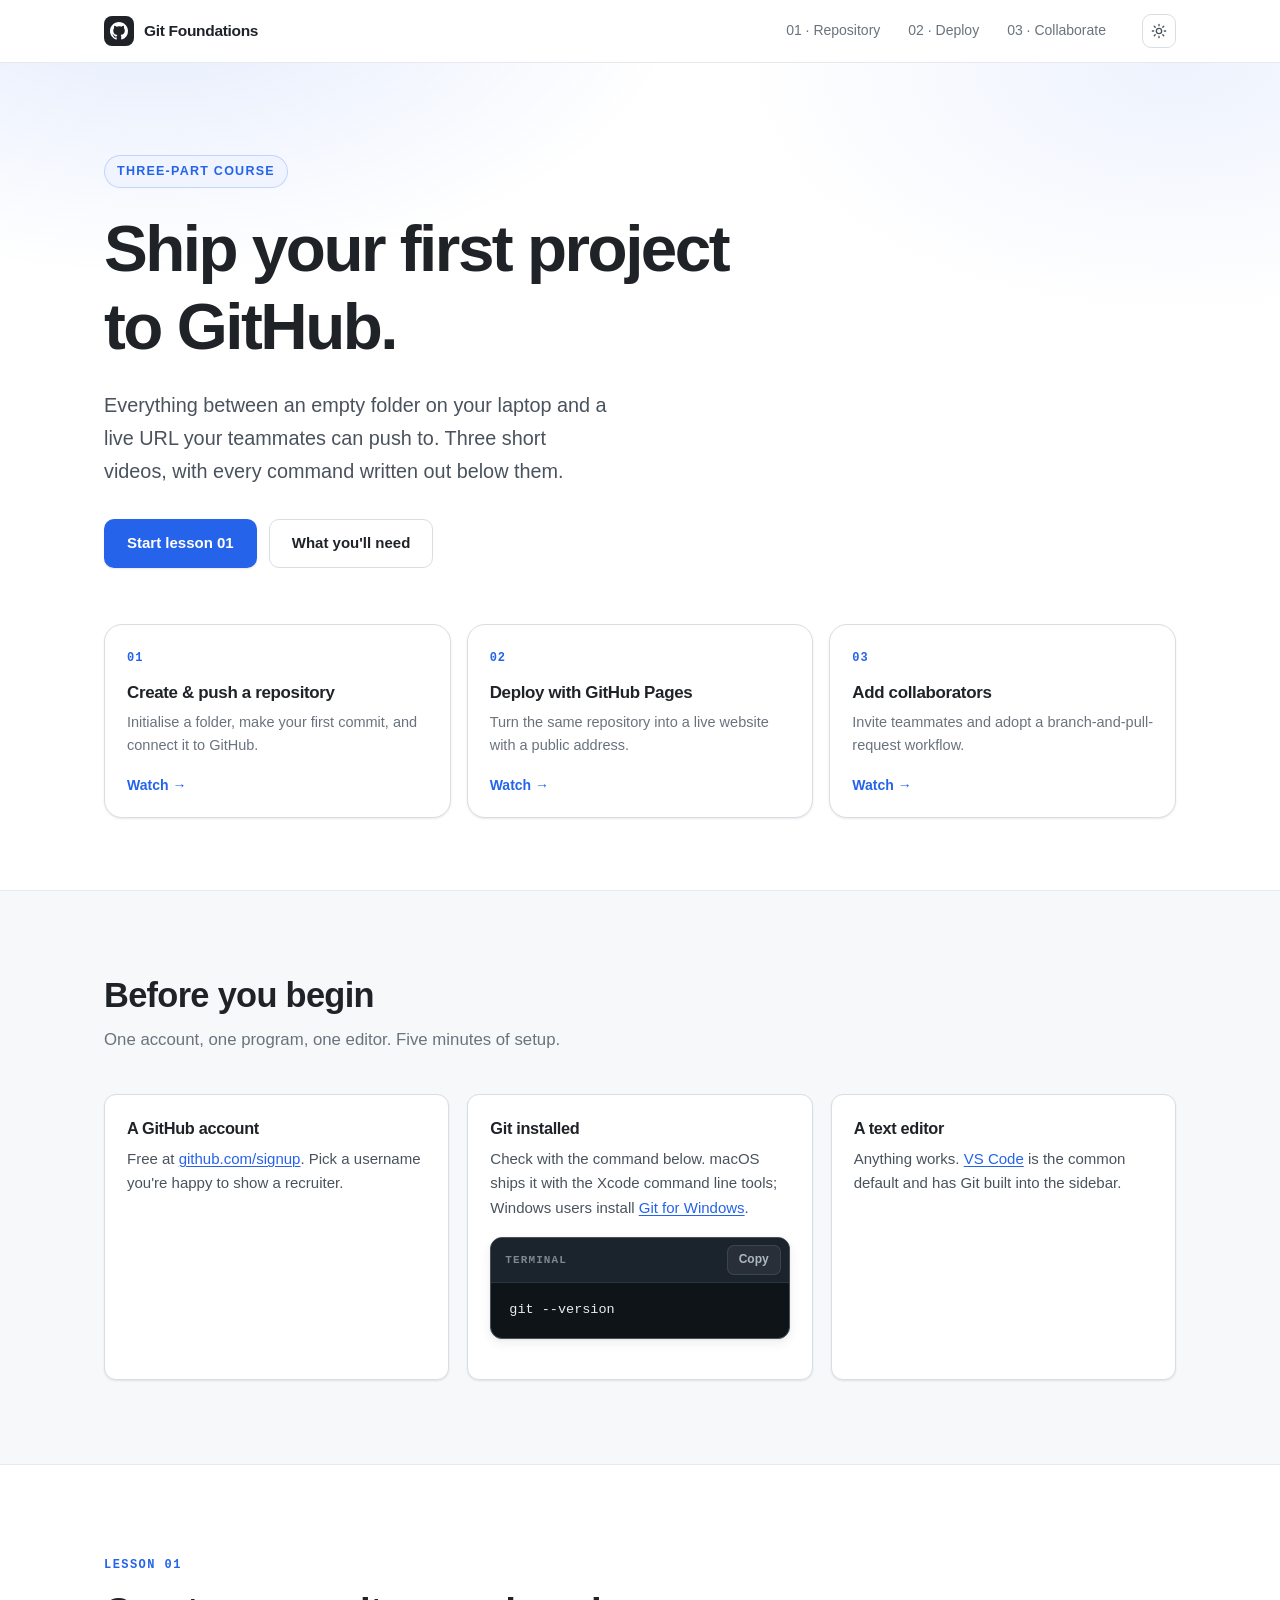
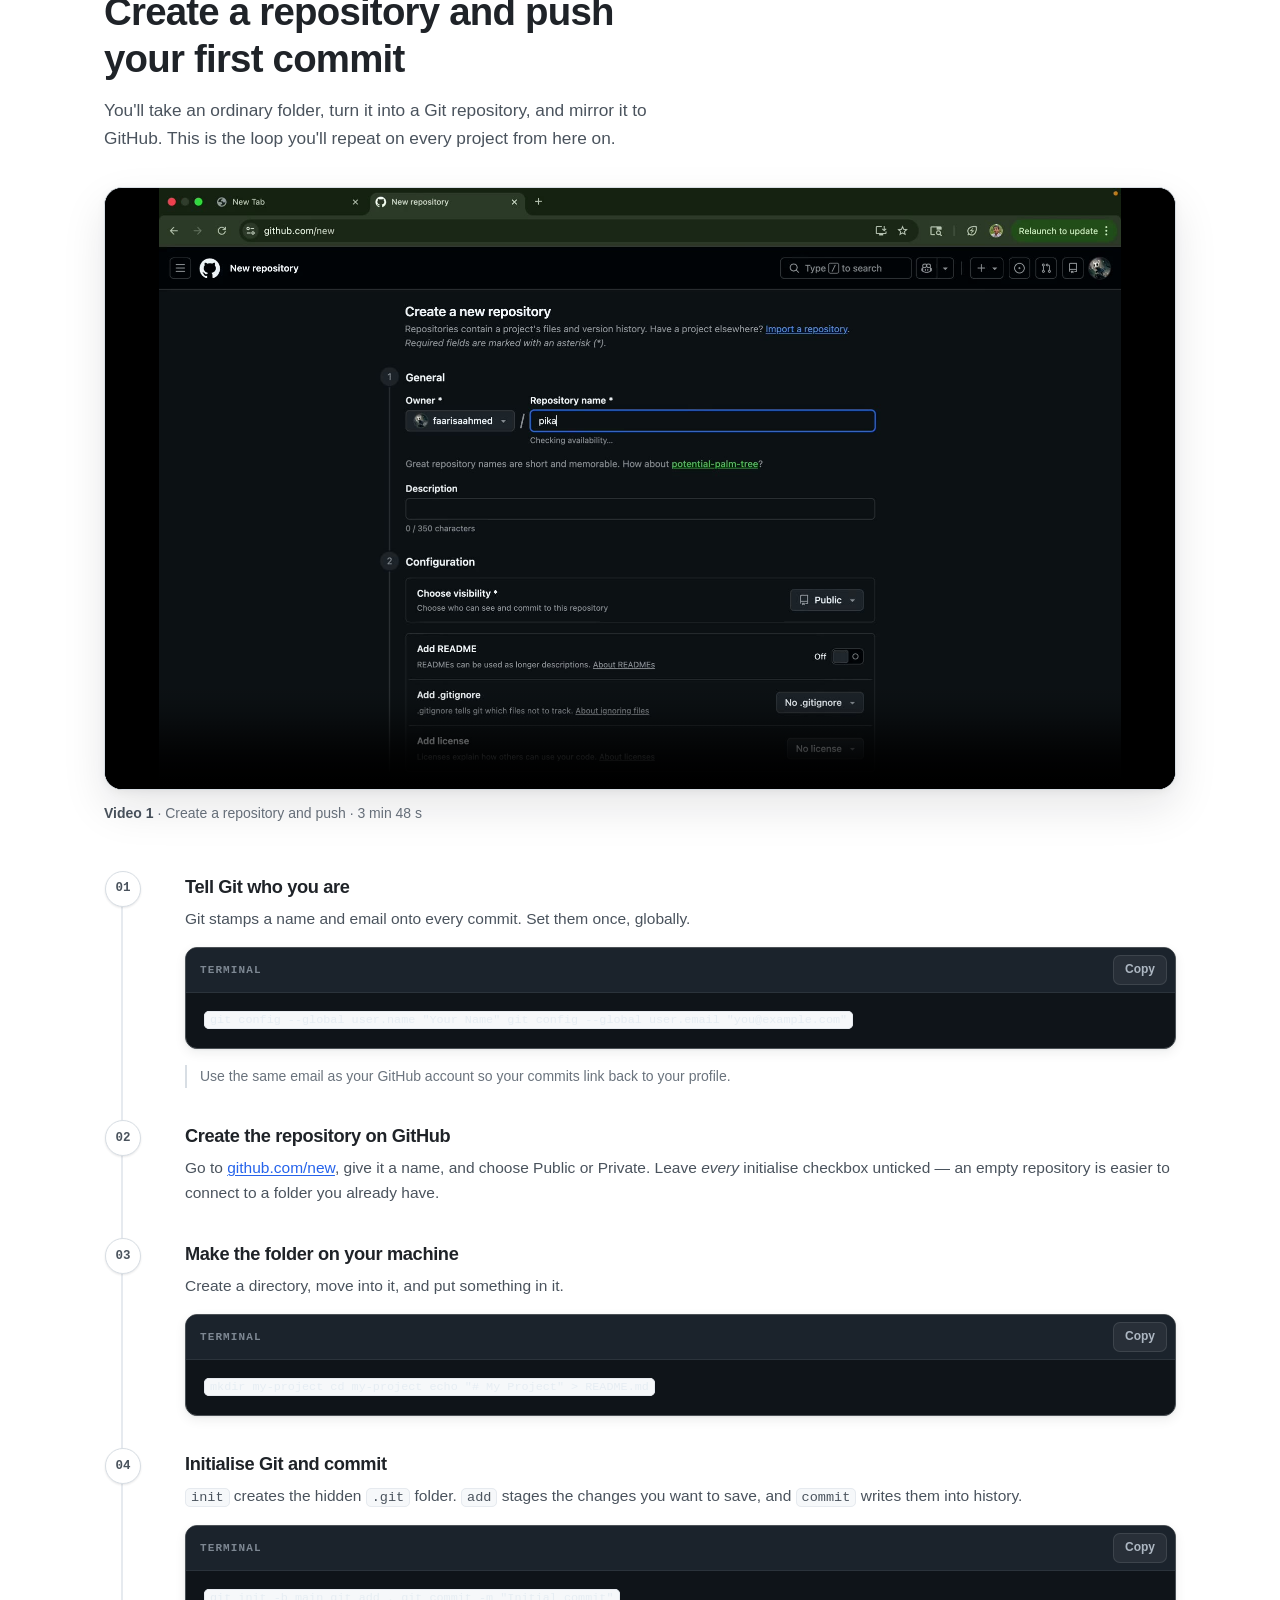
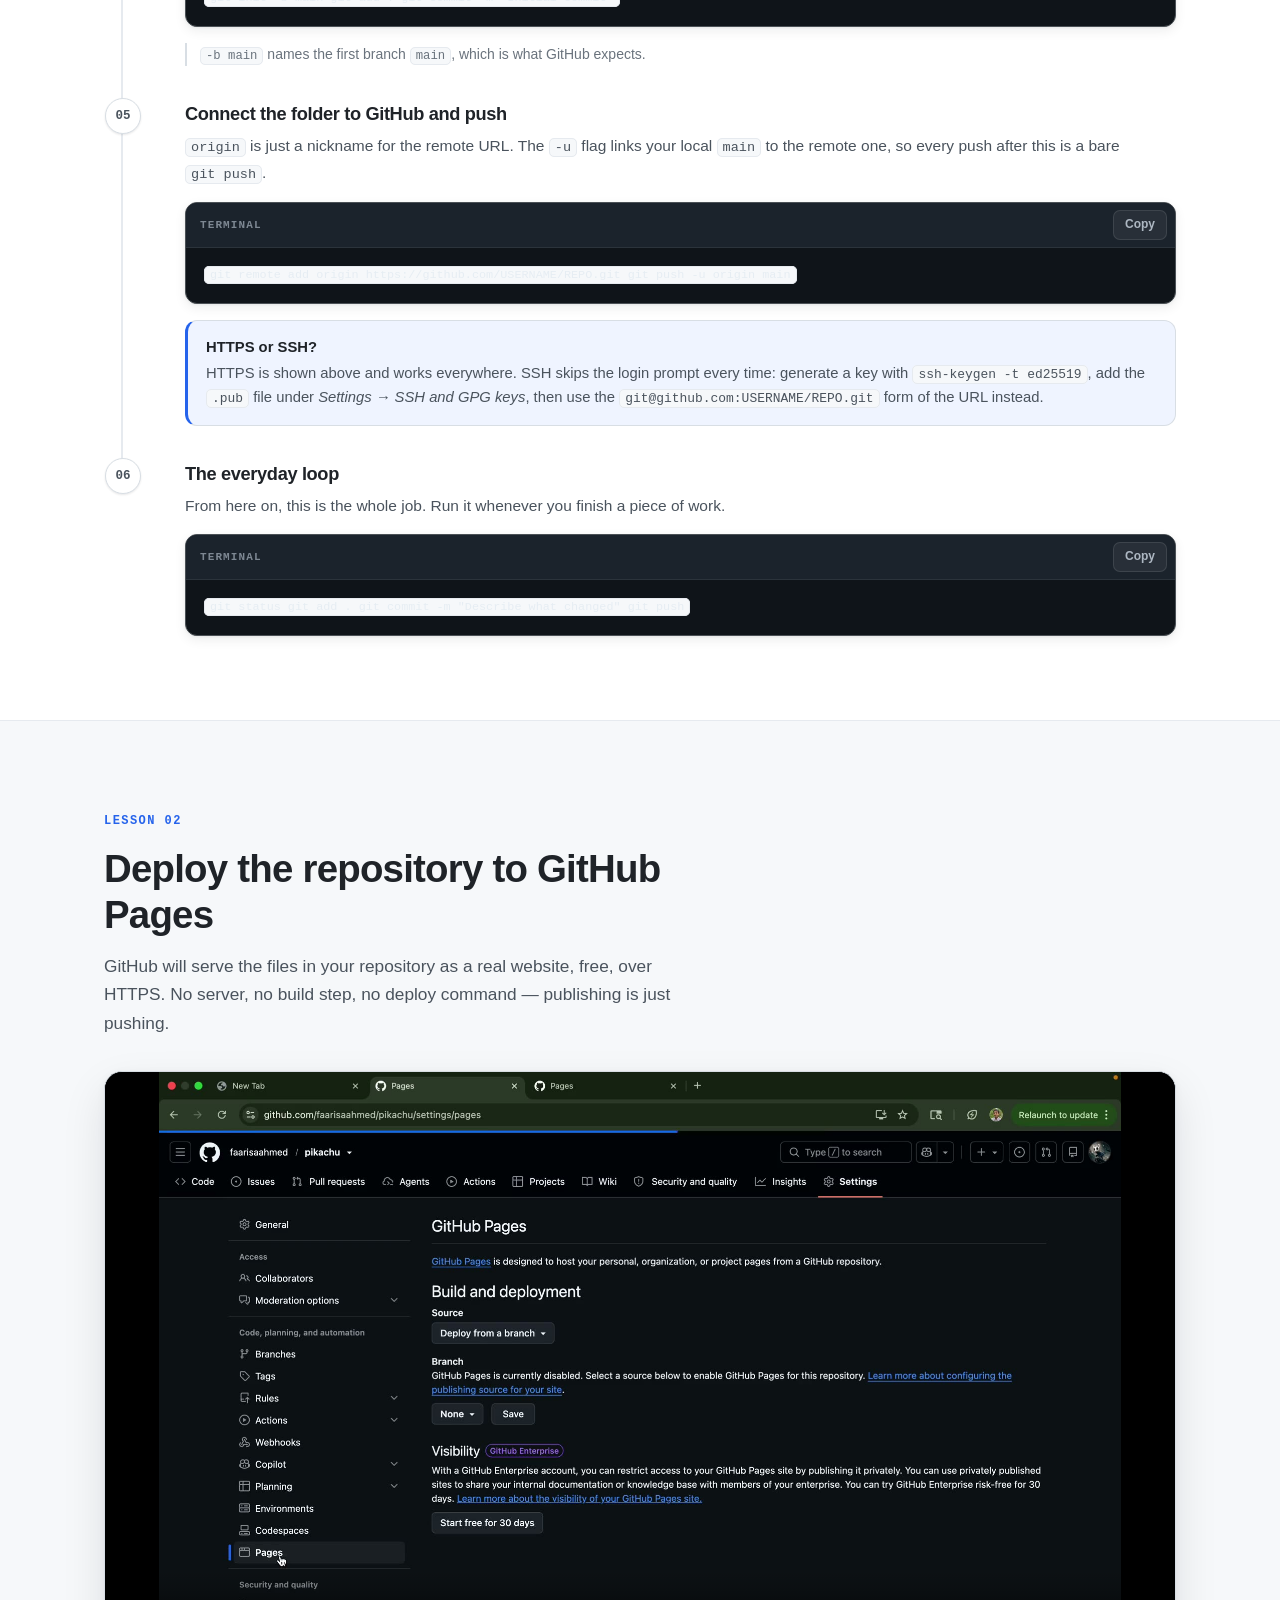
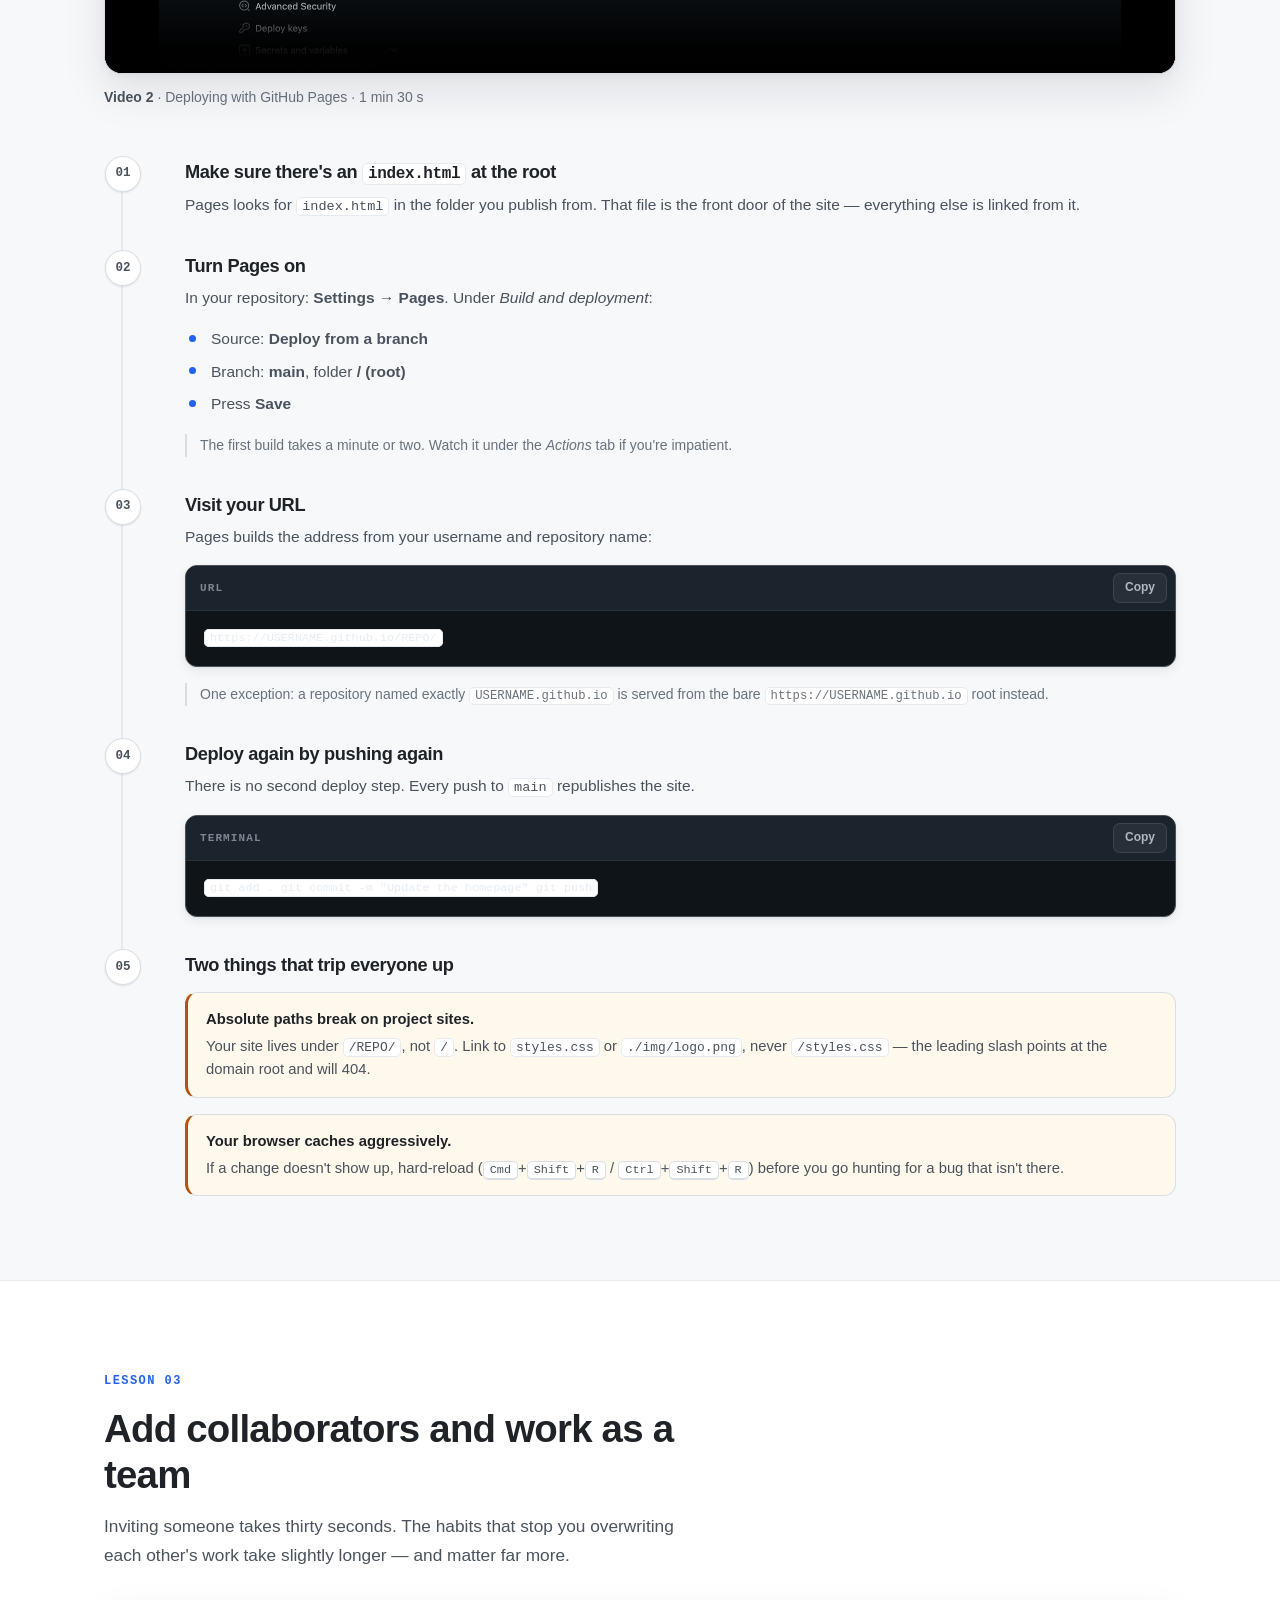
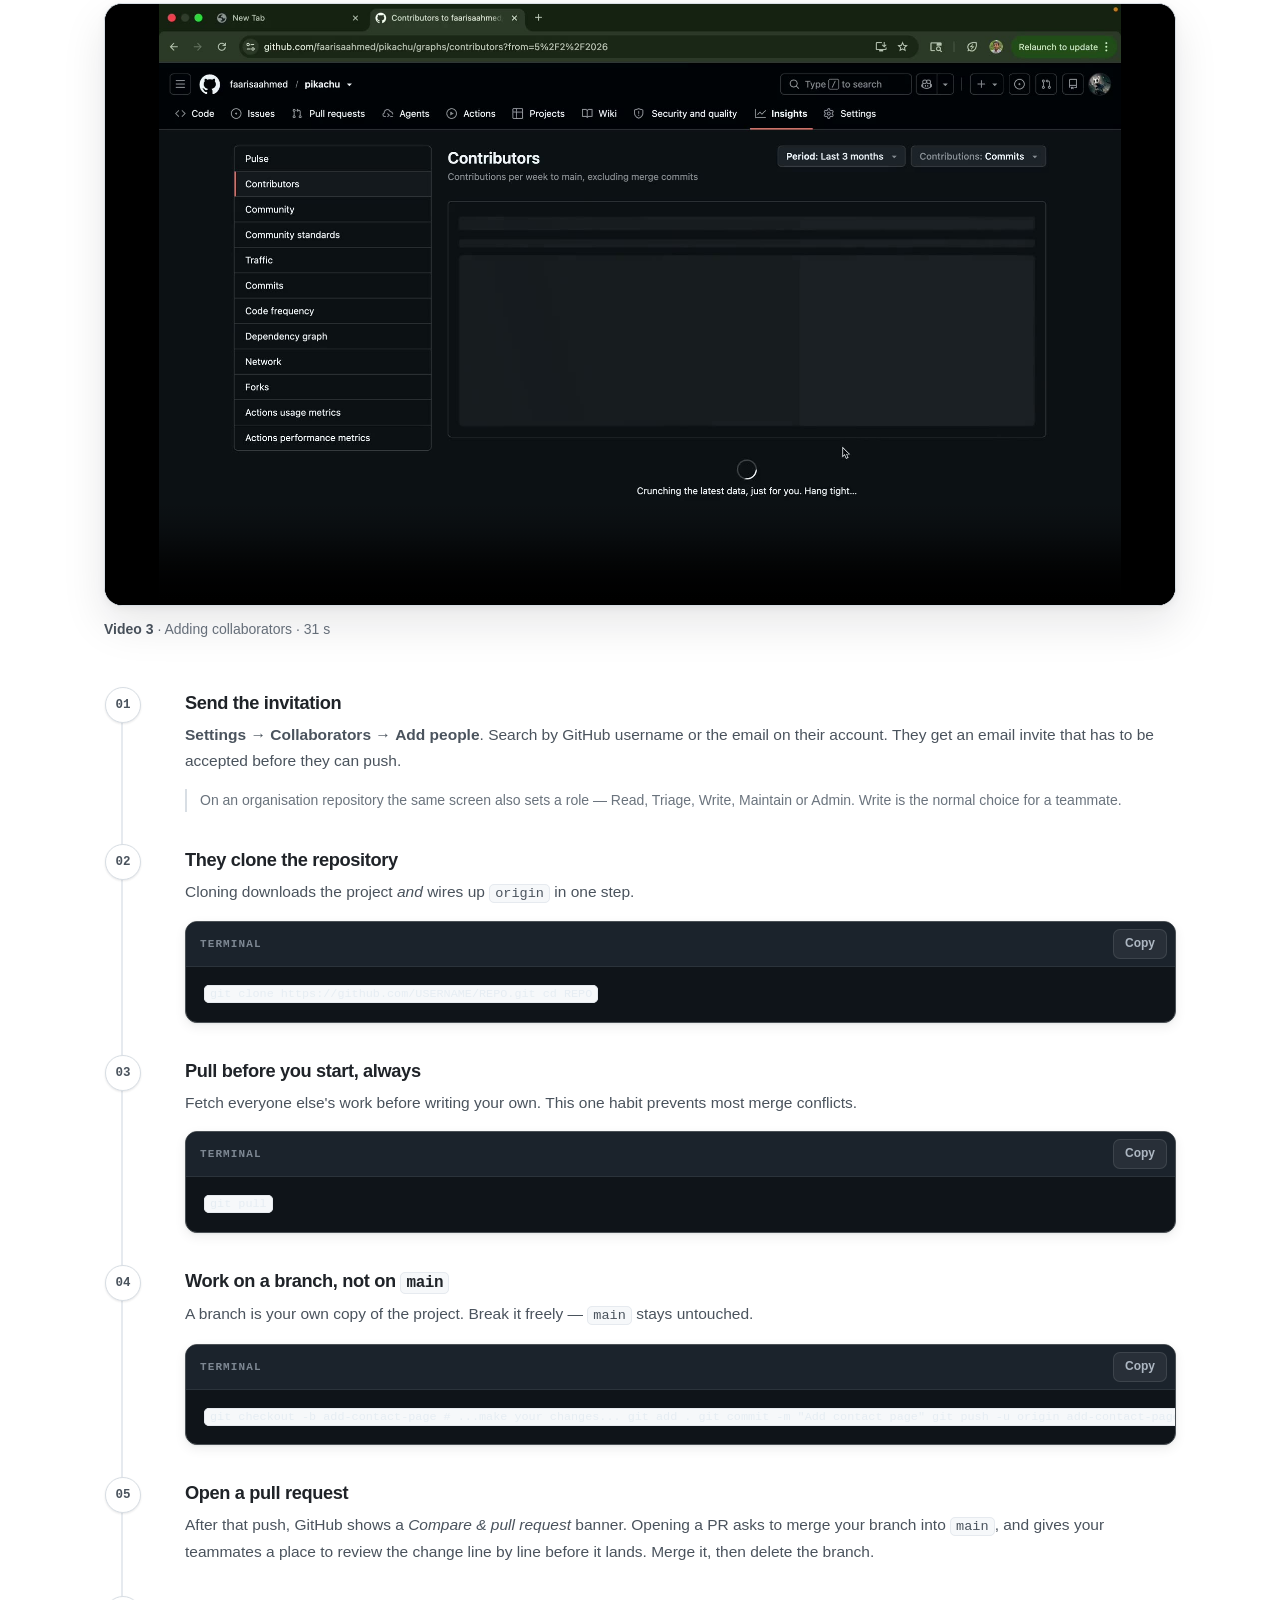
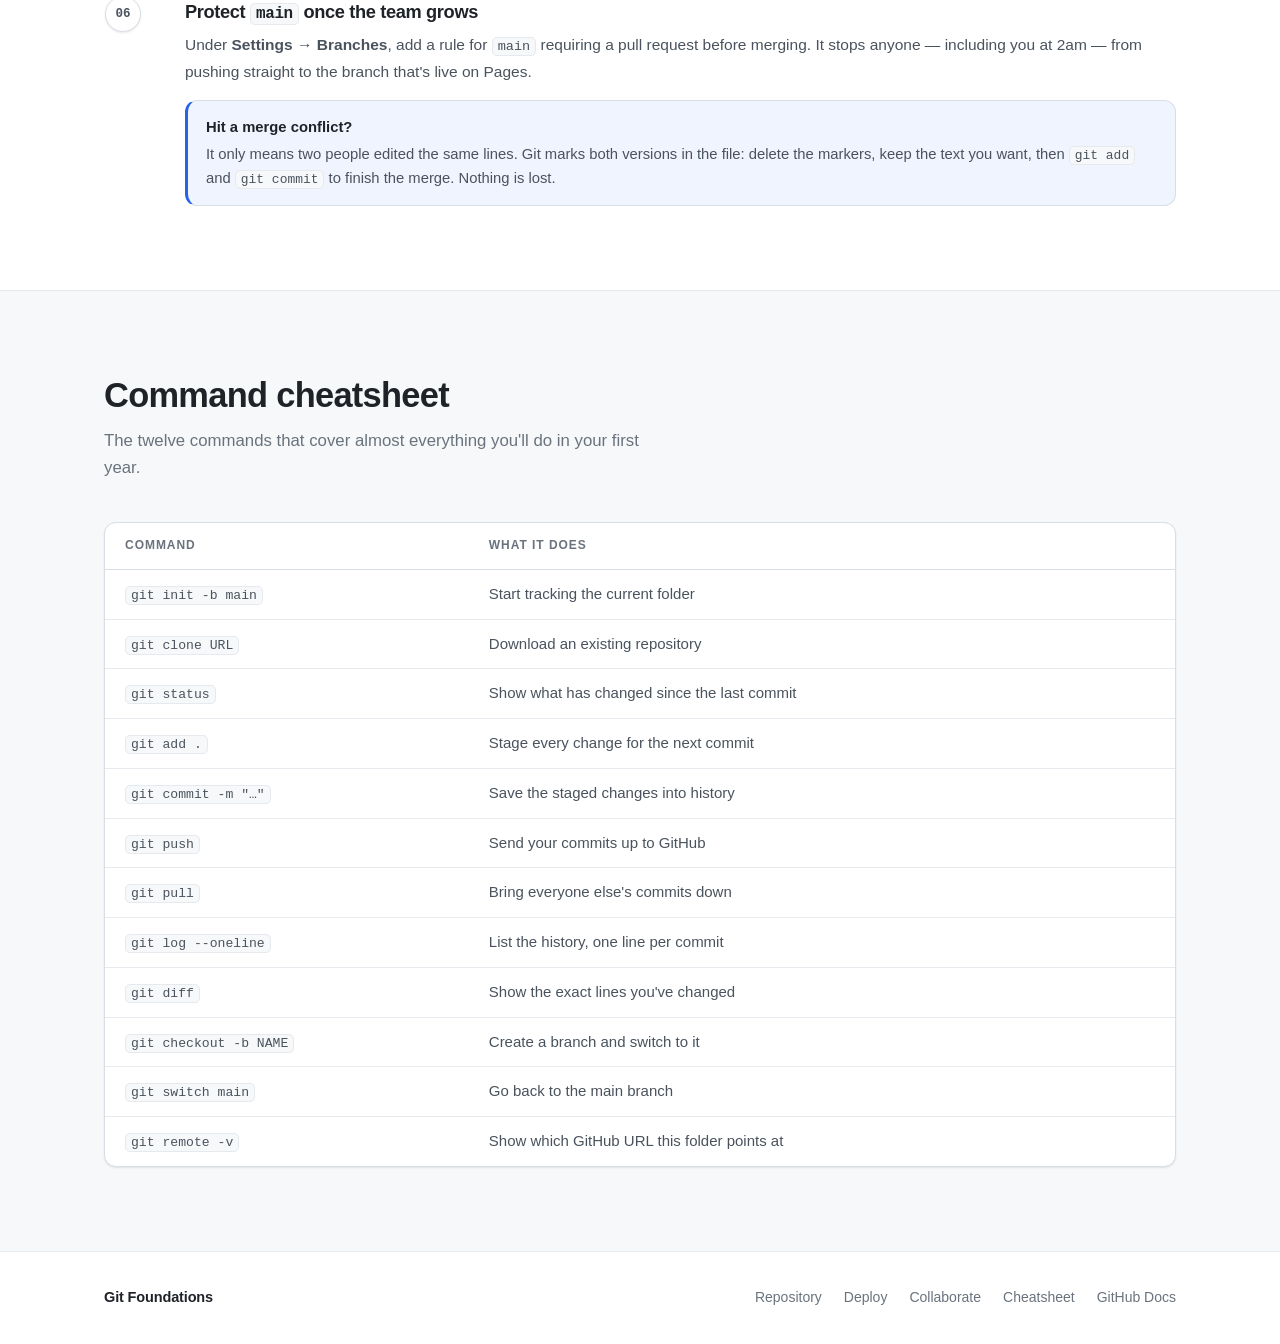
==== commit 59793e8f: "Add the three lesson recordings Re-encode the Retina screen captures from 2880x1800/60fps to 1920x12" ====
--- a/index.html
+++ b/index.html
@@ -122,25 +122,12 @@
 
       <figure class="video">
         <div class="video-frame">
-          <!--
-            REPLACE THIS BLOCK WITH VIDEO 1.
-
-            Local file:
-              <video controls playsinline preload="metadata" poster="videos/01-poster.jpg">
-                <source src="videos/01-create-repo.mp4" type="video/mp4">
-              </video>
-
-            YouTube:
-              <iframe src="https://www.youtube.com/embed/VIDEO_ID" title="Create a repository"
-                      allow="accelerometer; clipboard-write; encrypted-media; picture-in-picture"
-                      allowfullscreen></iframe>
-          -->
-          <div class="video-empty">
-            <svg viewBox="0 0 24 24" width="30" height="30" fill="none" stroke="currentColor" stroke-width="1.6"><path d="m10 8 6 4-6 4V8Z" stroke-linejoin="round"/><rect x="2.5" y="4" width="19" height="16" rx="3"/></svg>
-            <p><strong>Video 1</strong> &middot; Create a repository and push</p>
-            <span>Drop the file in <code>videos/</code>, then swap this block in <code>index.html</code></span>
-          </div>
-        </div>
+          <video controls playsinline preload="metadata" poster="videos/01-poster.jpg">
+            <source src="videos/01-create-repo.mp4" type="video/mp4">
+            <p>Your browser can't play this video. <a href="videos/01-create-repo.mp4">Download it instead.</a></p>
+          </video>
+        </div>
+        <figcaption><strong>Video 1</strong> &middot; Create a repository and push &middot; 3 min 48 s</figcaption>
       </figure>
 
       <ol class="steps">
@@ -239,13 +226,12 @@
 
       <figure class="video">
         <div class="video-frame">
-          <!-- REPLACE THIS BLOCK WITH VIDEO 2. See lesson 1 for the video / iframe snippets. -->
-          <div class="video-empty">
-            <svg viewBox="0 0 24 24" width="30" height="30" fill="none" stroke="currentColor" stroke-width="1.6"><path d="m10 8 6 4-6 4V8Z" stroke-linejoin="round"/><rect x="2.5" y="4" width="19" height="16" rx="3"/></svg>
-            <p><strong>Video 2</strong> &middot; Deploying with GitHub Pages</p>
-            <span>Drop the file in <code>videos/</code>, then swap this block in <code>index.html</code></span>
-          </div>
-        </div>
+          <video controls playsinline preload="metadata" poster="videos/02-poster.jpg">
+            <source src="videos/02-github-pages.mp4" type="video/mp4">
+            <p>Your browser can't play this video. <a href="videos/02-github-pages.mp4">Download it instead.</a></p>
+          </video>
+        </div>
+        <figcaption><strong>Video 2</strong> &middot; Deploying with GitHub Pages &middot; 1 min 30 s</figcaption>
       </figure>
 
       <ol class="steps">
@@ -325,13 +311,12 @@
 
       <figure class="video">
         <div class="video-frame">
-          <!-- REPLACE THIS BLOCK WITH VIDEO 3. See lesson 1 for the video / iframe snippets. -->
-          <div class="video-empty">
-            <svg viewBox="0 0 24 24" width="30" height="30" fill="none" stroke="currentColor" stroke-width="1.6"><path d="m10 8 6 4-6 4V8Z" stroke-linejoin="round"/><rect x="2.5" y="4" width="19" height="16" rx="3"/></svg>
-            <p><strong>Video 3</strong> &middot; Adding collaborators</p>
-            <span>Drop the file in <code>videos/</code>, then swap this block in <code>index.html</code></span>
-          </div>
-        </div>
+          <video controls playsinline preload="metadata" poster="videos/03-poster.jpg">
+            <source src="videos/03-collaborators.mp4" type="video/mp4">
+            <p>Your browser can't play this video. <a href="videos/03-collaborators.mp4">Download it instead.</a></p>
+          </video>
+        </div>
+        <figcaption><strong>Video 3</strong> &middot; Adding collaborators &middot; 31 s</figcaption>
       </figure>
 
       <ol class="steps">
--- a/styles.css
+++ b/styles.css
@@ -300,8 +300,17 @@
 .video-frame > iframe {
   position: absolute; inset: 0;
   width: 100%; height: 100%;
-  border: 0; display: block; object-fit: cover;
-}
+  border: 0; display: block;
+  /* contain, not cover — never crop the edges of a screen recording */
+  object-fit: contain;
+  background: #000;
+}
+.video figcaption {
+  margin-top: 12px;
+  font-size: 14px;
+  color: var(--text-dim);
+}
+.video figcaption strong { color: var(--text-mid); font-weight: 620; }
 .video-empty {
   position: absolute; inset: 0;
   display: flex; flex-direction: column; align-items: center; justify-content: center;
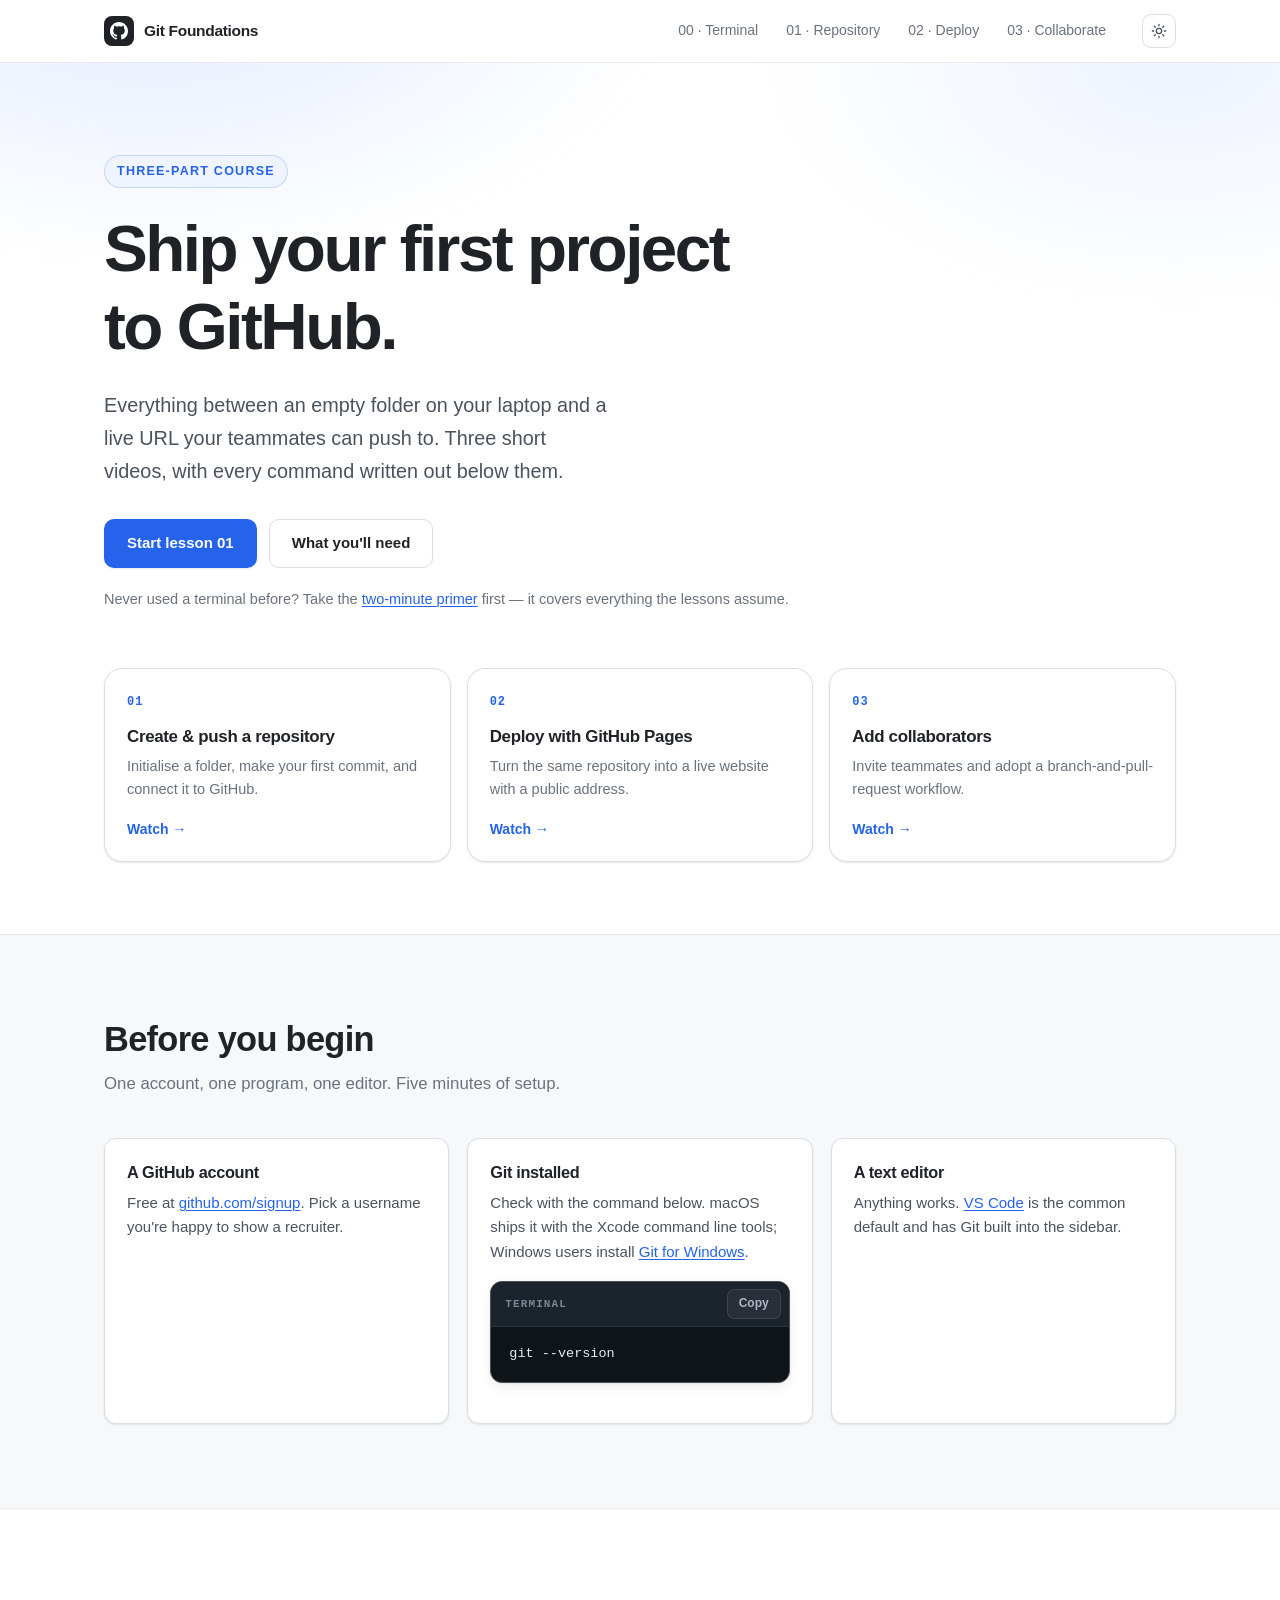
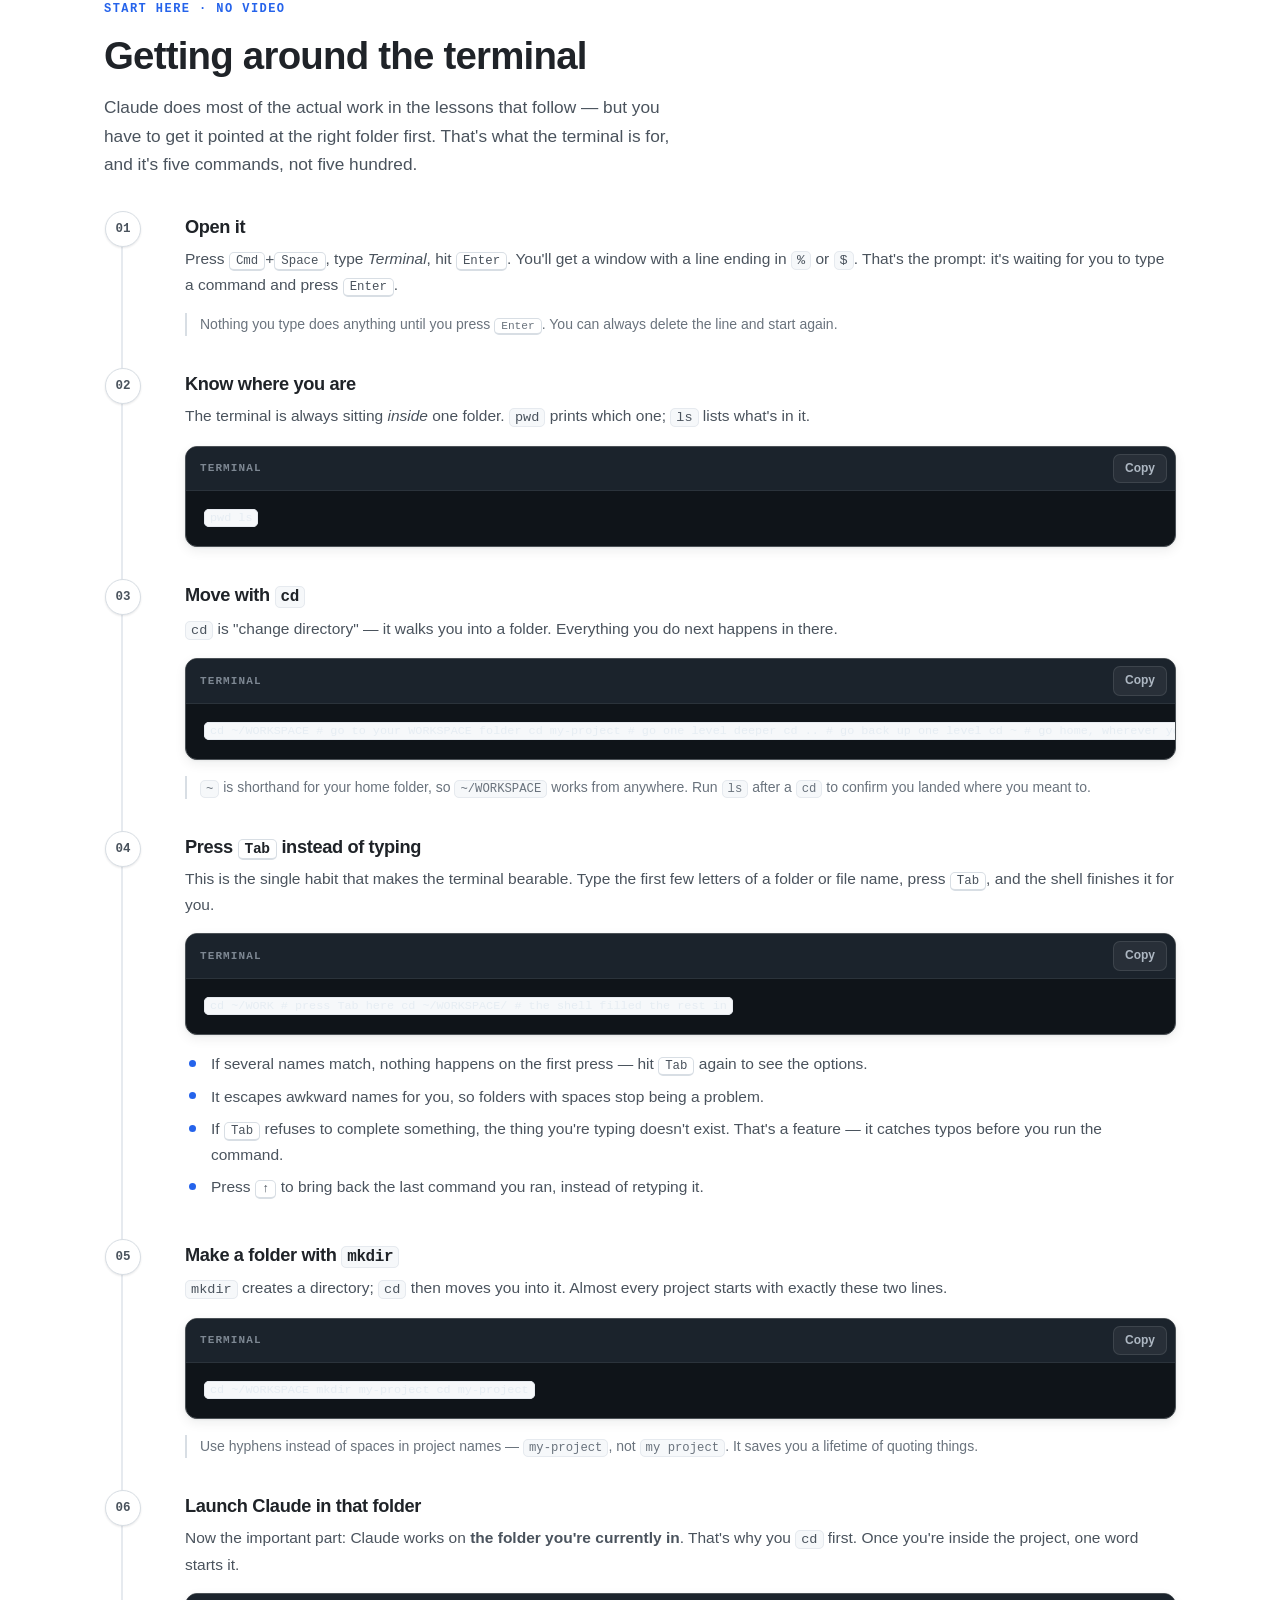
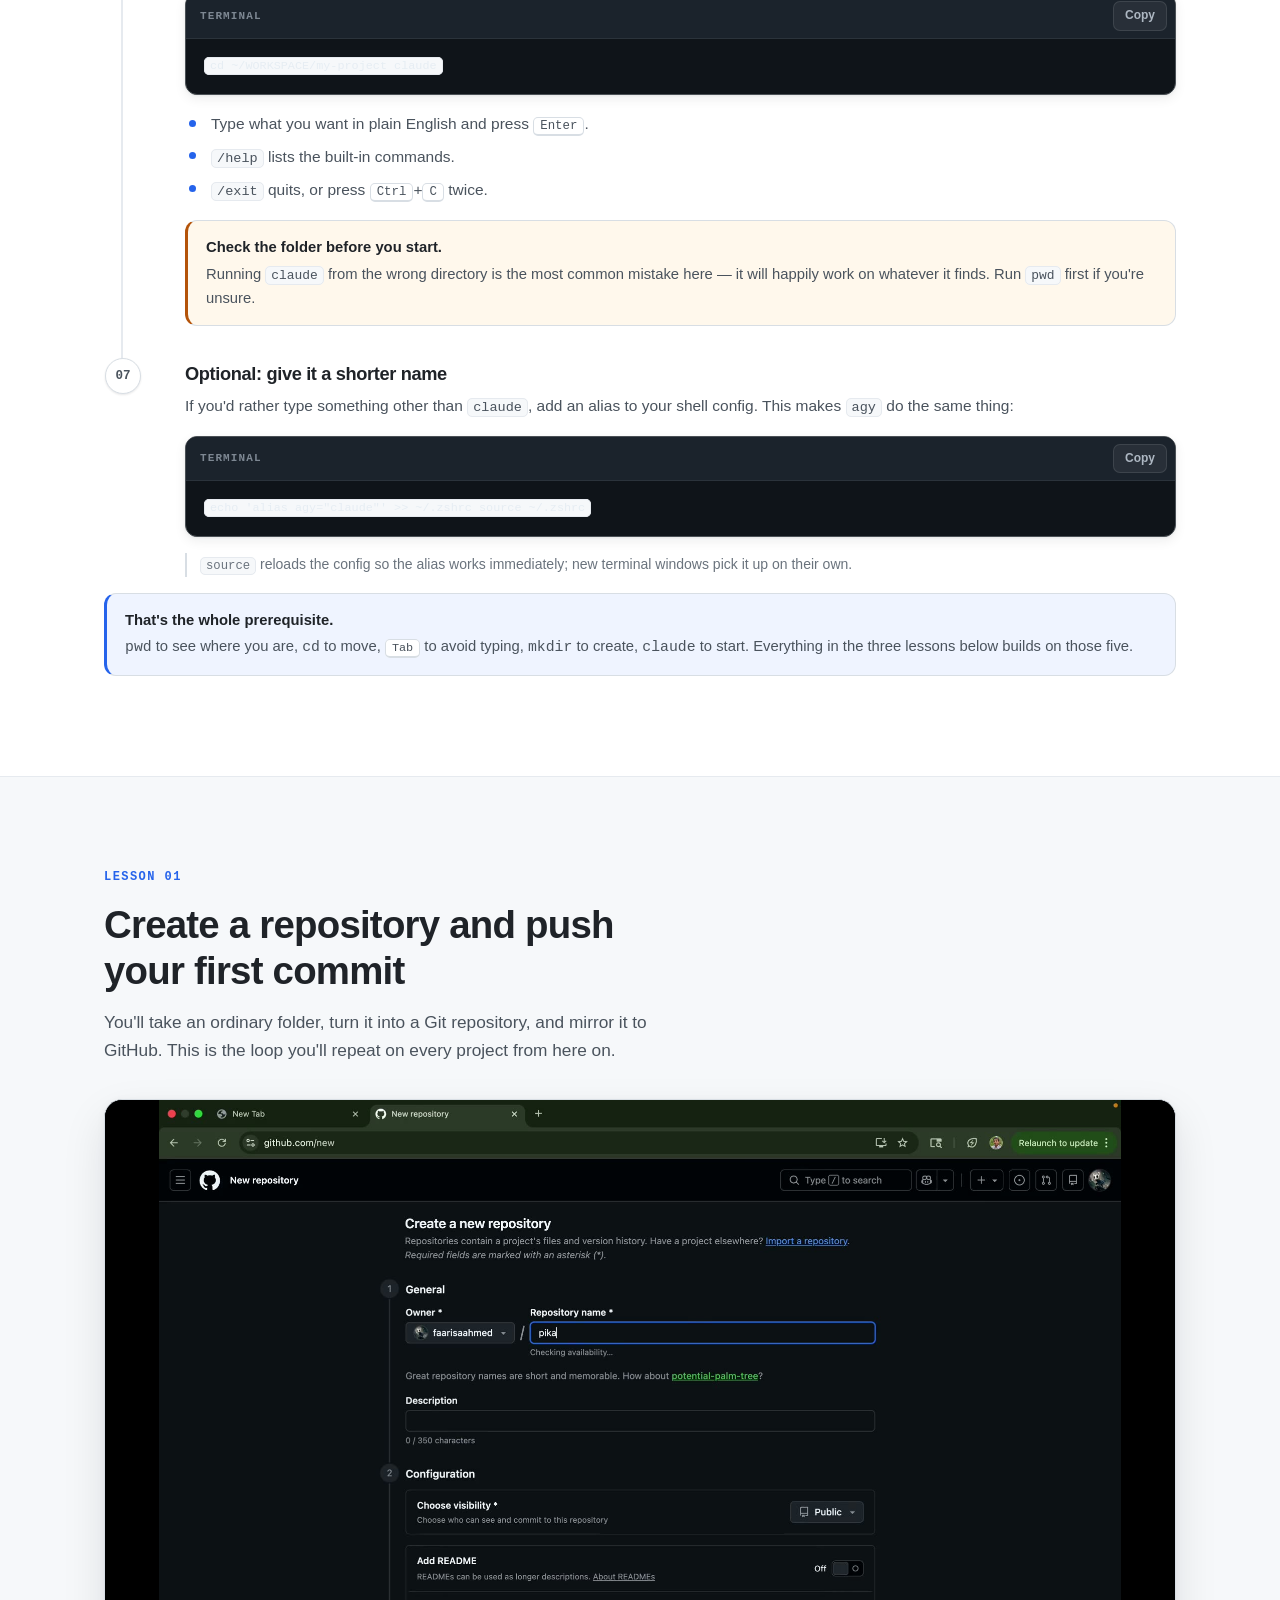
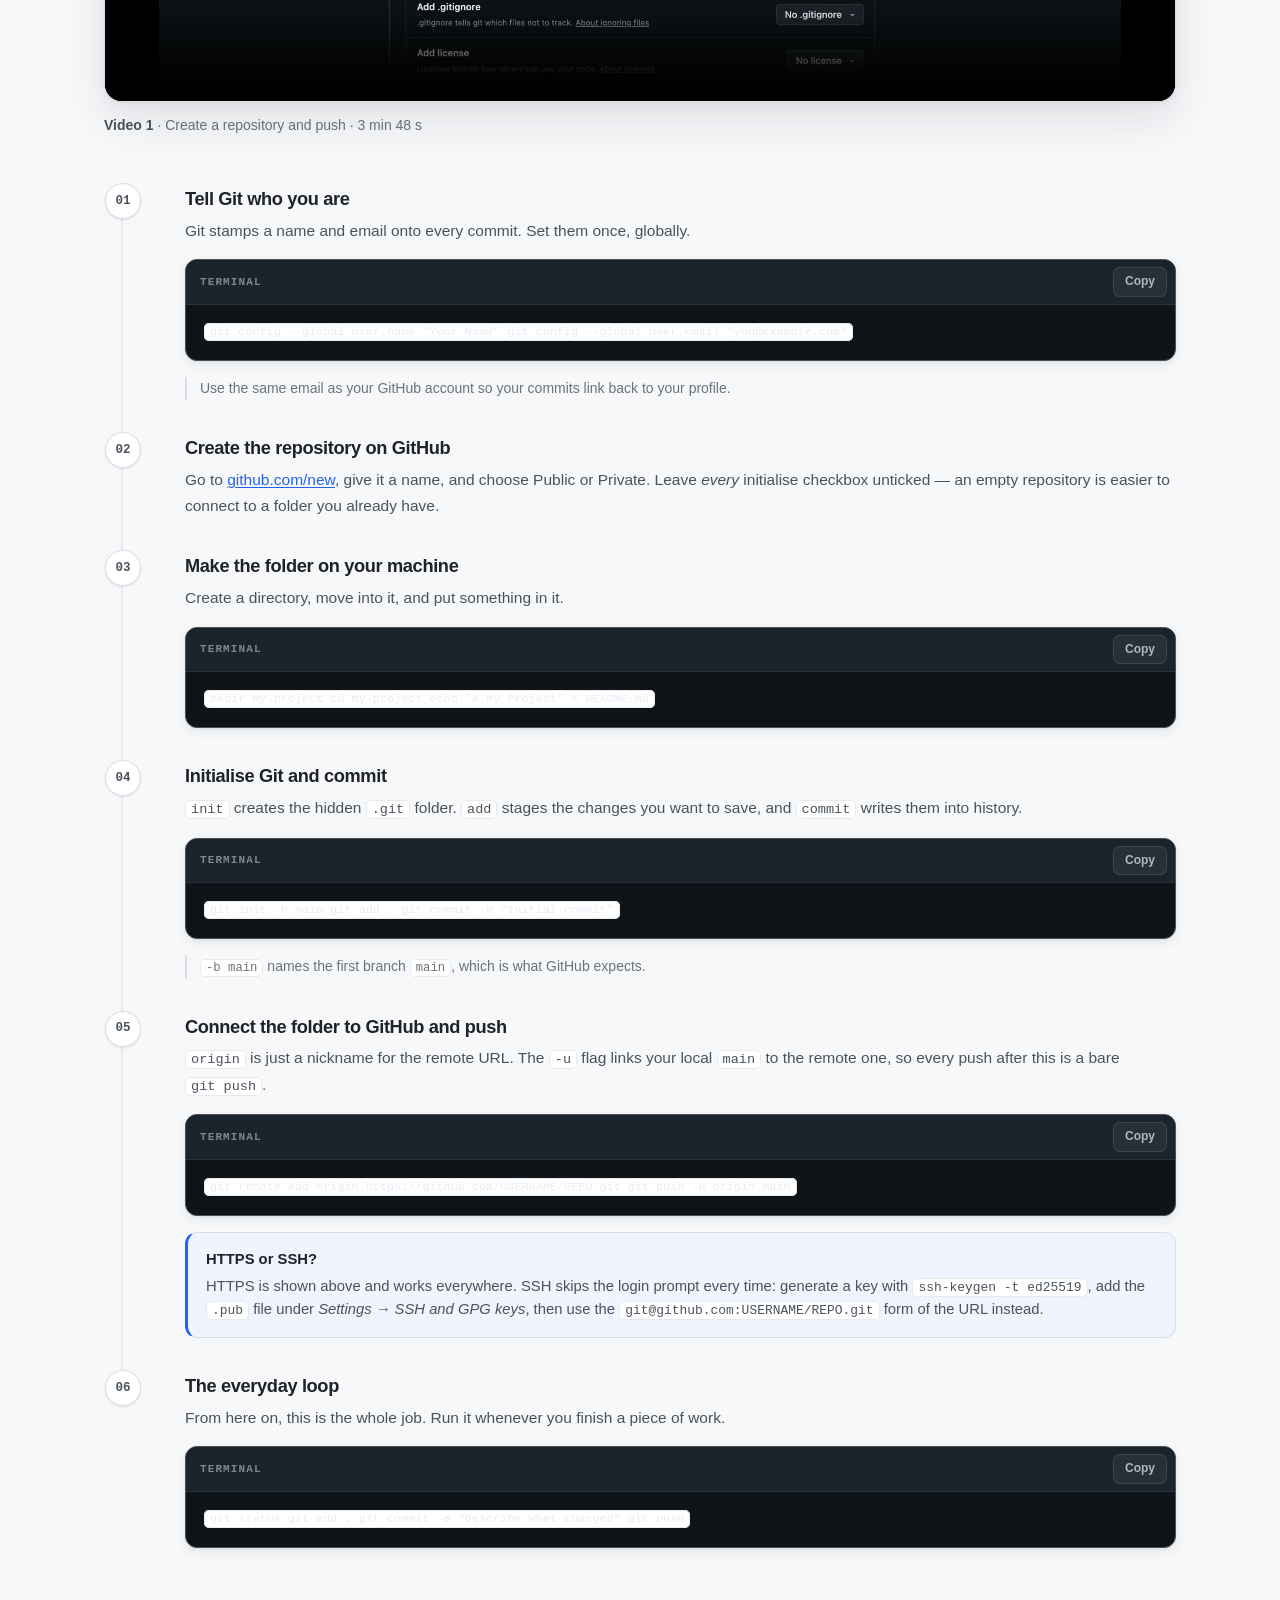
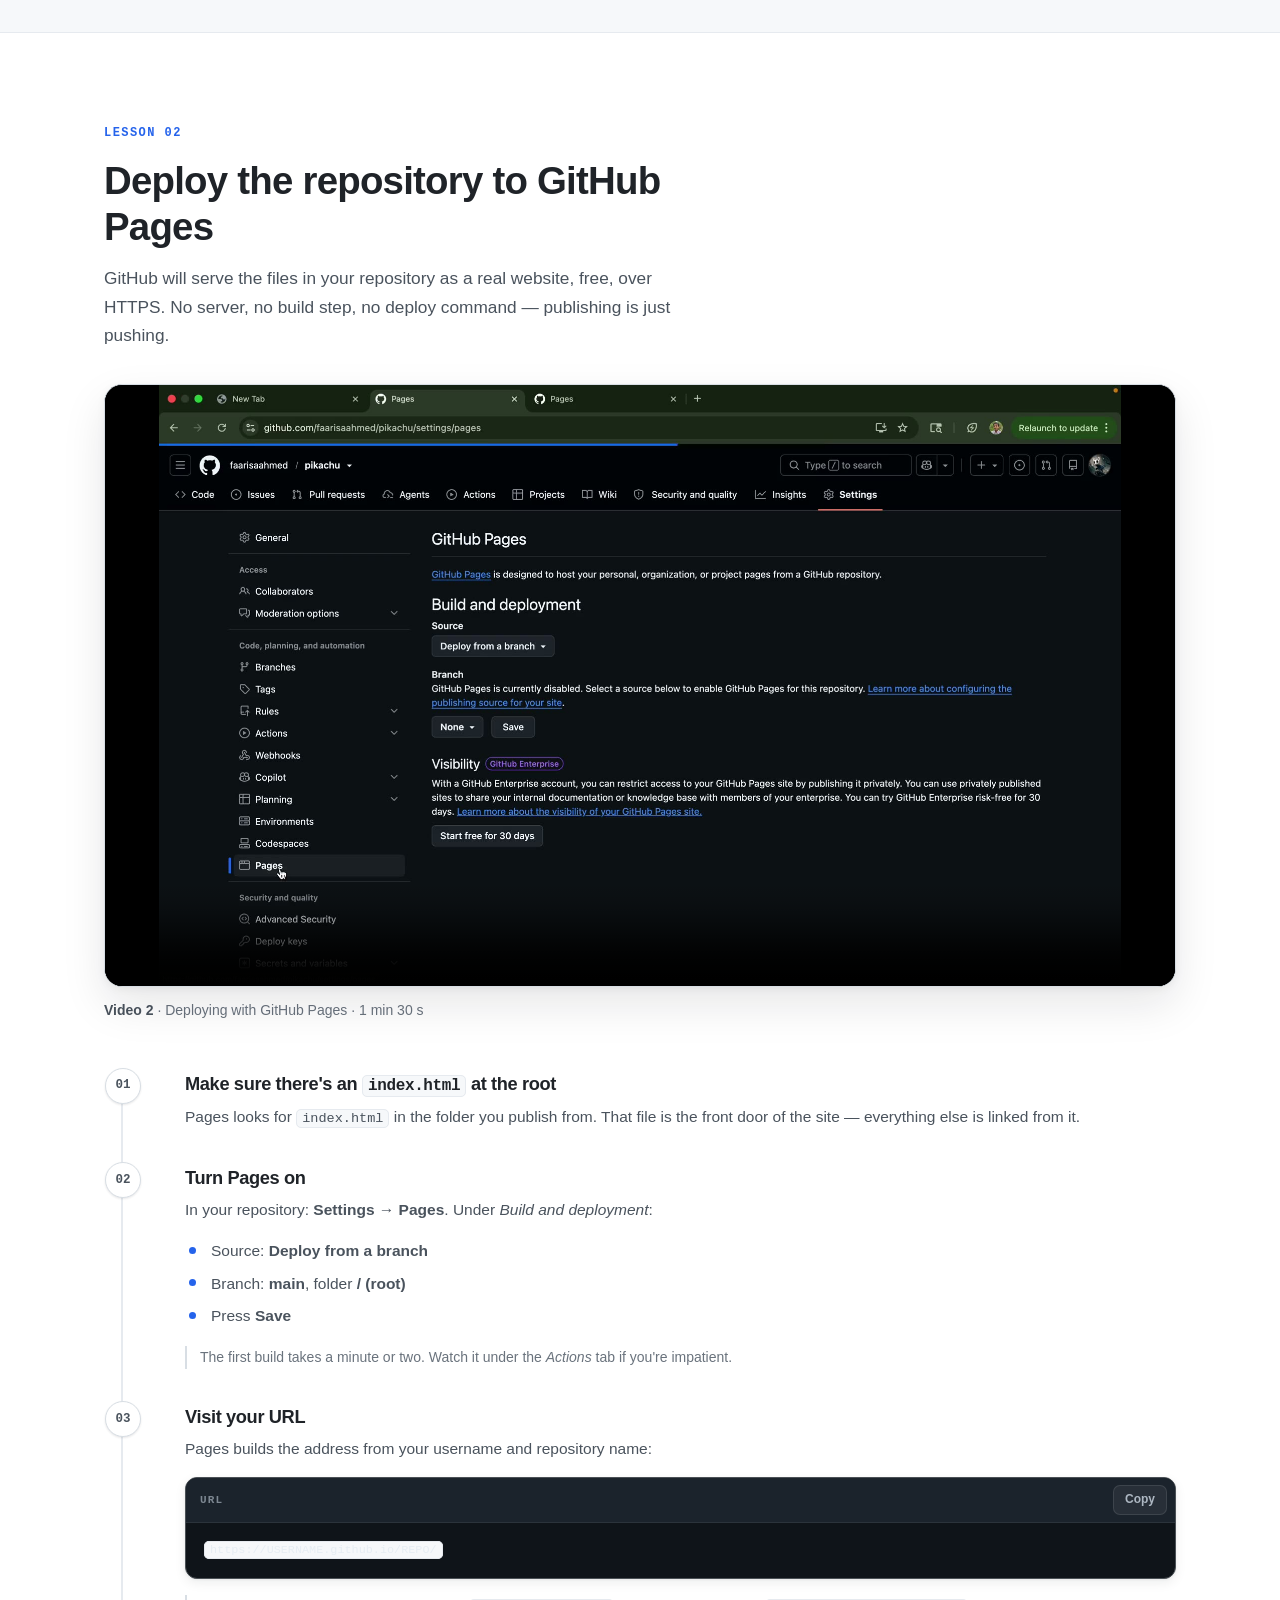
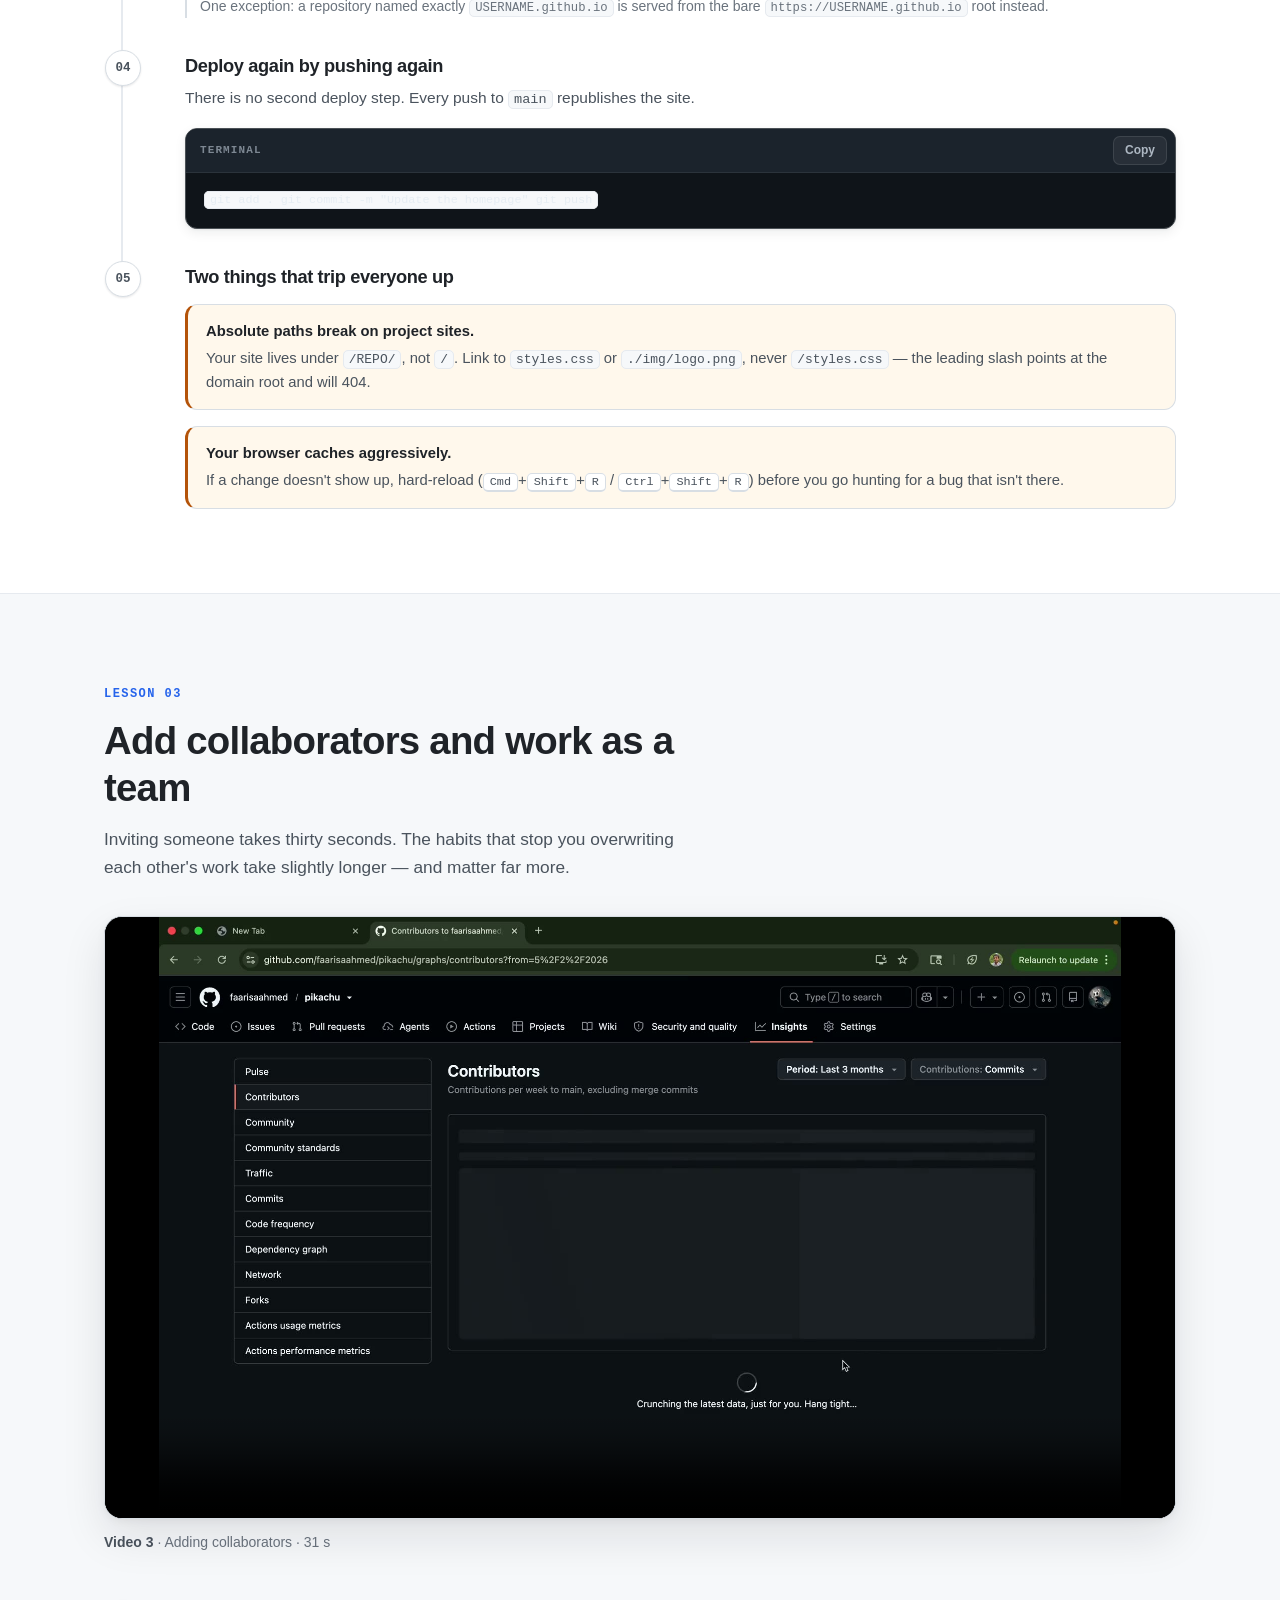
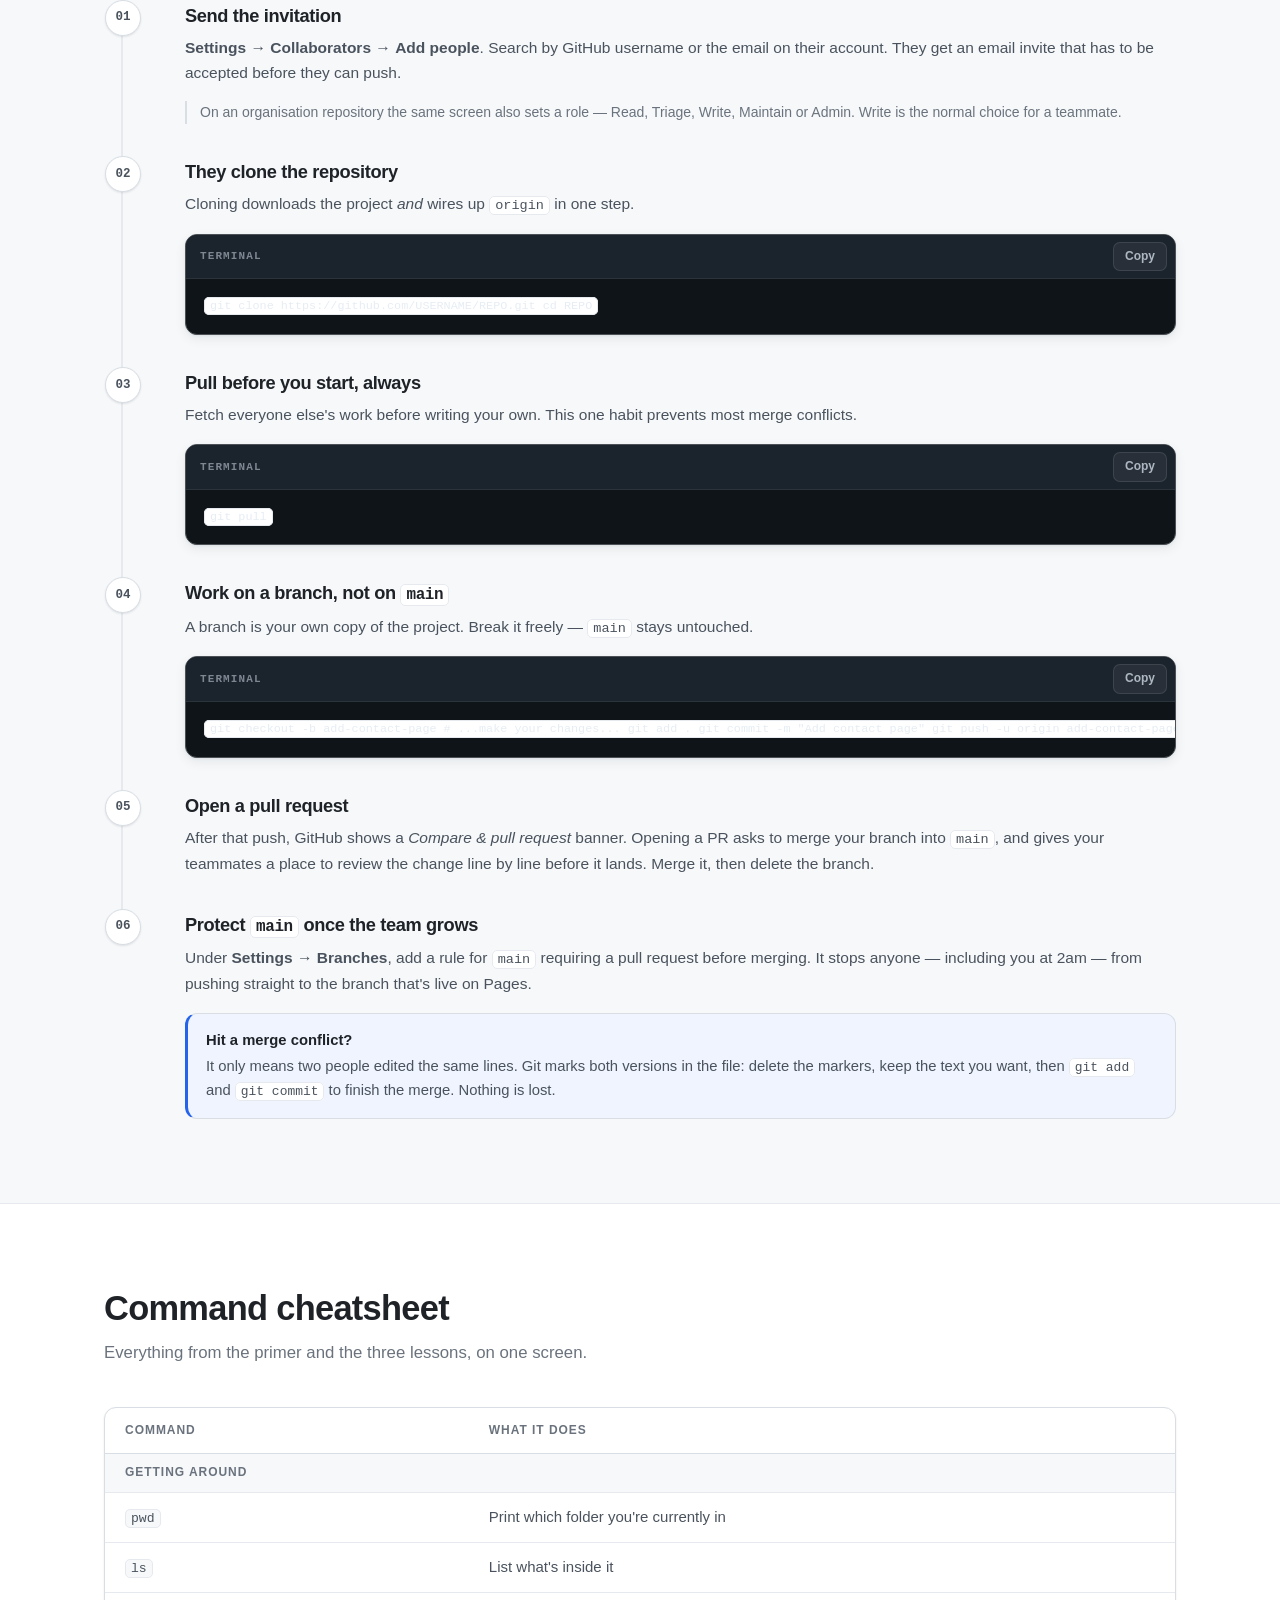
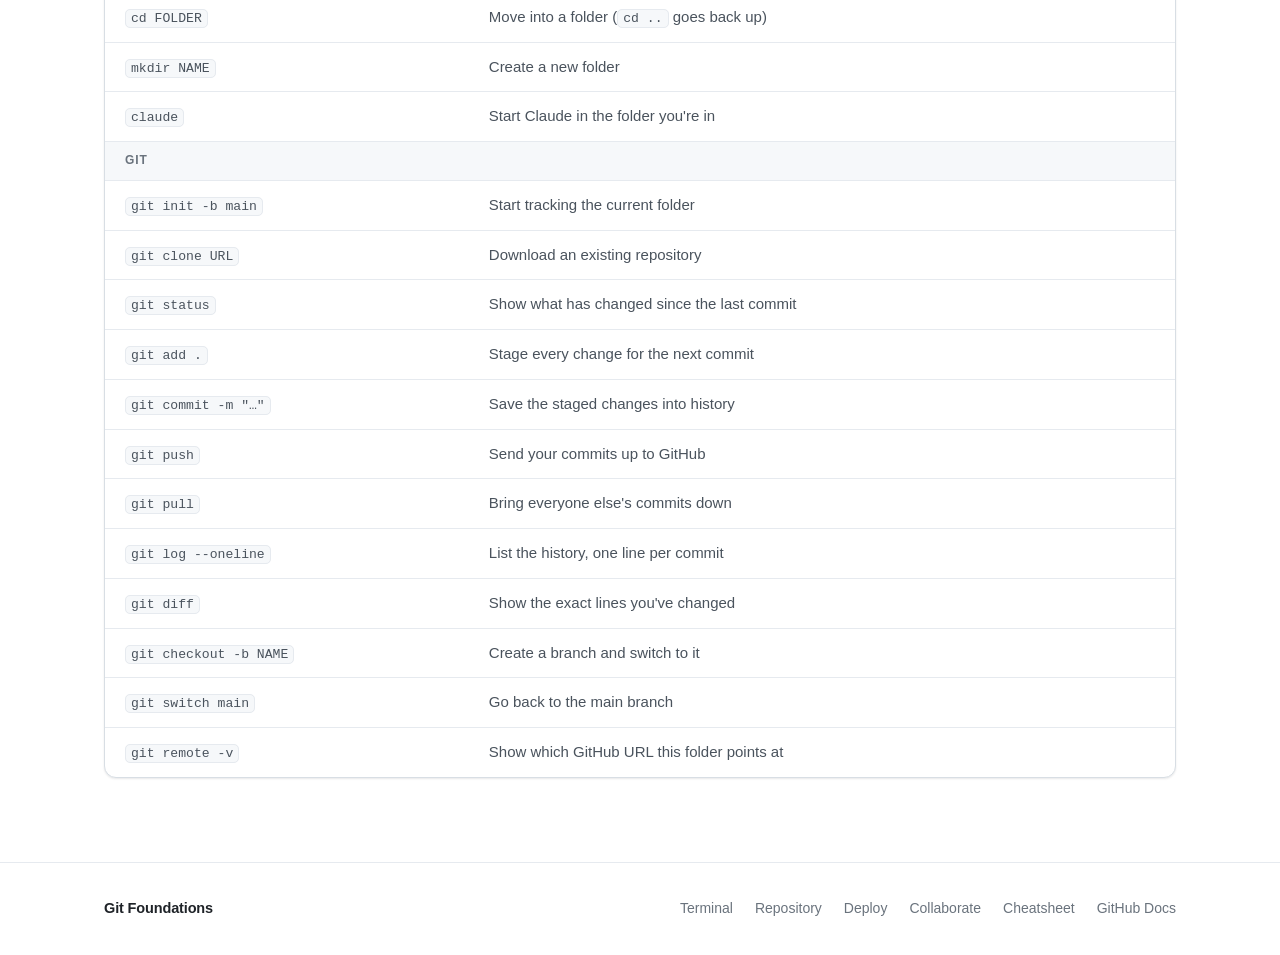
==== commit da66ac76: "Add a terminal primer before the lessons Covers pwd, cd, tab completion, mkdir and launching Claude " ====
--- a/index.html
+++ b/index.html
@@ -22,6 +22,7 @@
     </a>
 
     <nav class="site-nav" aria-label="Lessons">
+      <a href="#terminal">00 &middot; Terminal</a>
       <a href="#lesson-1">01 &middot; Repository</a>
       <a href="#lesson-2">02 &middot; Deploy</a>
       <a href="#lesson-3">03 &middot; Collaborate</a>
@@ -50,6 +51,10 @@
         <a class="btn btn-primary" href="#lesson-1">Start lesson 01</a>
         <a class="btn btn-ghost" href="#prereqs">What you'll need</a>
       </div>
+      <p class="hero-hint">
+        Never used a terminal before? Take the
+        <a href="#terminal">two-minute primer</a> first — it covers everything the lessons assume.
+      </p>
 
       <ol class="lesson-cards">
         <li>
@@ -108,8 +113,151 @@
     </div>
   </section>
 
+  <!-- Terminal primer -->
+  <section class="section lesson" id="terminal">
+    <div class="wrap">
+      <header class="lesson-head">
+        <span class="lesson-num">Start here &middot; no video</span>
+        <h2>Getting around the terminal</h2>
+        <p class="lesson-sub">
+          Claude does most of the actual work in the lessons that follow — but you have to
+          get it pointed at the right folder first. That's what the terminal is for, and it's
+          five commands, not five hundred.
+        </p>
+      </header>
+
+      <ol class="steps">
+        <li>
+          <h3>Open it</h3>
+          <p>
+            Press <kbd>Cmd</kbd>+<kbd>Space</kbd>, type <em>Terminal</em>, hit <kbd>Enter</kbd>.
+            You'll get a window with a line ending in <code>%</code> or <code>$</code>. That's the
+            prompt: it's waiting for you to type a command and press <kbd>Enter</kbd>.
+          </p>
+          <p class="note">Nothing you type does anything until you press <kbd>Enter</kbd>. You can always delete the line and start again.</p>
+        </li>
+
+        <li>
+          <h3>Know where you are</h3>
+          <p>
+            The terminal is always sitting <em>inside</em> one folder. <code>pwd</code> prints which
+            one; <code>ls</code> lists what's in it.
+          </p>
+          <div class="code">
+            <div class="code-bar"><span class="code-lang">terminal</span><button class="copy" type="button">Copy</button></div>
+            <pre><code>pwd
+ls</code></pre>
+          </div>
+        </li>
+
+        <li>
+          <h3>Move with <code>cd</code></h3>
+          <p>
+            <code>cd</code> is "change directory" — it walks you into a folder. Everything you do
+            next happens in there.
+          </p>
+          <div class="code">
+            <div class="code-bar"><span class="code-lang">terminal</span><button class="copy" type="button">Copy</button></div>
+            <pre><code>cd ~/WORKSPACE     # go to your WORKSPACE folder
+cd my-project      # go one level deeper
+cd ..              # go back up one level
+cd ~               # go home, wherever you are</code></pre>
+          </div>
+          <p class="note">
+            <code>~</code> is shorthand for your home folder, so <code>~/WORKSPACE</code> works from
+            anywhere. Run <code>ls</code> after a <code>cd</code> to confirm you landed where you meant to.
+          </p>
+        </li>
+
+        <li>
+          <h3>Press <kbd>Tab</kbd> instead of typing</h3>
+          <p>
+            This is the single habit that makes the terminal bearable. Type the first few letters
+            of a folder or file name, press <kbd>Tab</kbd>, and the shell finishes it for you.
+          </p>
+          <div class="code">
+            <div class="code-bar"><span class="code-lang">terminal</span><button class="copy" type="button">Copy</button></div>
+            <pre><code>cd ~/WORK        # press Tab here
+cd ~/WORKSPACE/  # the shell filled the rest in</code></pre>
+          </div>
+          <ul class="ticks">
+            <li>If several names match, nothing happens on the first press — hit <kbd>Tab</kbd> again to see the options.</li>
+            <li>It escapes awkward names for you, so folders with spaces stop being a problem.</li>
+            <li>If <kbd>Tab</kbd> refuses to complete something, the thing you're typing doesn't exist. That's a feature — it catches typos before you run the command.</li>
+            <li>Press <kbd>&uarr;</kbd> to bring back the last command you ran, instead of retyping it.</li>
+          </ul>
+        </li>
+
+        <li>
+          <h3>Make a folder with <code>mkdir</code></h3>
+          <p>
+            <code>mkdir</code> creates a directory; <code>cd</code> then moves you into it. Almost
+            every project starts with exactly these two lines.
+          </p>
+          <div class="code">
+            <div class="code-bar"><span class="code-lang">terminal</span><button class="copy" type="button">Copy</button></div>
+            <pre><code>cd ~/WORKSPACE
+mkdir my-project
+cd my-project</code></pre>
+          </div>
+          <p class="note">
+            Use hyphens instead of spaces in project names — <code>my-project</code>, not
+            <code>my project</code>. It saves you a lifetime of quoting things.
+          </p>
+        </li>
+
+        <li>
+          <h3>Launch Claude in that folder</h3>
+          <p>
+            Now the important part: Claude works on <strong>the folder you're currently in</strong>.
+            That's why you <code>cd</code> first. Once you're inside the project, one word starts it.
+          </p>
+          <div class="code">
+            <div class="code-bar"><span class="code-lang">terminal</span><button class="copy" type="button">Copy</button></div>
+            <pre><code>cd ~/WORKSPACE/my-project
+claude</code></pre>
+          </div>
+          <ul class="ticks">
+            <li>Type what you want in plain English and press <kbd>Enter</kbd>.</li>
+            <li><code>/help</code> lists the built-in commands.</li>
+            <li><code>/exit</code> quits, or press <kbd>Ctrl</kbd>+<kbd>C</kbd> twice.</li>
+          </ul>
+          <div class="callout callout-warn">
+            <strong>Check the folder before you start.</strong>
+            Running <code>claude</code> from the wrong directory is the most common mistake here —
+            it will happily work on whatever it finds. Run <code>pwd</code> first if you're unsure.
+          </div>
+        </li>
+
+        <li>
+          <h3>Optional: give it a shorter name</h3>
+          <p>
+            If you'd rather type something other than <code>claude</code>, add an alias to your
+            shell config. This makes <code>agy</code> do the same thing:
+          </p>
+          <div class="code">
+            <div class="code-bar"><span class="code-lang">terminal</span><button class="copy" type="button">Copy</button></div>
+            <pre><code>echo 'alias agy="claude"' &gt;&gt; ~/.zshrc
+source ~/.zshrc</code></pre>
+          </div>
+          <p class="note">
+            <code>source</code> reloads the config so the alias works immediately; new terminal
+            windows pick it up on their own.
+          </p>
+        </li>
+      </ol>
+
+      <div class="callout callout-info">
+        <strong>That's the whole prerequisite.</strong>
+        <code>pwd</code> to see where you are, <code>cd</code> to move, <kbd>Tab</kbd> to avoid typing,
+        <code>mkdir</code> to create, <code>claude</code> to start. Everything in the three lessons
+        below builds on those five.
+      </div>
+    </div>
+  </section>
+
   <!-- Lesson 1 -->
-  <section class="section lesson" id="lesson-1">
+  <section class="section section-alt lesson" id="lesson-1">
     <div class="wrap">
       <header class="lesson-head">
         <span class="lesson-num">Lesson 01</span>
@@ -213,7 +361,7 @@
   </section>
 
   <!-- Lesson 2 -->
-  <section class="section section-alt lesson" id="lesson-2">
+  <section class="section lesson" id="lesson-2">
     <div class="wrap">
       <header class="lesson-head">
         <span class="lesson-num">Lesson 02</span>
@@ -298,7 +446,7 @@
   </section>
 
   <!-- Lesson 3 -->
-  <section class="section lesson" id="lesson-3">
+  <section class="section section-alt lesson" id="lesson-3">
     <div class="wrap">
       <header class="lesson-head">
         <span class="lesson-num">Lesson 03</span>
@@ -390,16 +538,25 @@
   </section>
 
   <!-- Cheatsheet -->
-  <section class="section section-alt" id="cheatsheet">
+  <section class="section" id="cheatsheet">
     <div class="wrap">
       <div class="section-head">
         <h2>Command cheatsheet</h2>
-        <p>The twelve commands that cover almost everything you'll do in your first year.</p>
+        <p>Everything from the primer and the three lessons, on one screen.</p>
       </div>
       <div class="table-scroll">
         <table class="cheats">
           <thead><tr><th>Command</th><th>What it does</th></tr></thead>
           <tbody>
+            <tr class="group"><td colspan="2">Getting around</td></tr>
+            <tr><td><code>pwd</code></td><td>Print which folder you're currently in</td></tr>
+            <tr><td><code>ls</code></td><td>List what's inside it</td></tr>
+            <tr><td><code>cd FOLDER</code></td><td>Move into a folder (<code>cd ..</code> goes back up)</td></tr>
+            <tr><td><code>mkdir NAME</code></td><td>Create a new folder</td></tr>
+            <tr><td><code>claude</code></td><td>Start Claude in the folder you're in</td></tr>
+          </tbody>
+          <tbody>
+            <tr class="group"><td colspan="2">Git</td></tr>
             <tr><td><code>git init -b main</code></td><td>Start tracking the current folder</td></tr>
             <tr><td><code>git clone URL</code></td><td>Download an existing repository</td></tr>
             <tr><td><code>git status</code></td><td>Show what has changed since the last commit</td></tr>
@@ -424,6 +581,7 @@
   <div class="wrap footer-inner">
     <p class="footer-brand">Git&nbsp;Foundations</p>
     <nav class="footer-links" aria-label="Footer">
+      <a href="#terminal">Terminal</a>
       <a href="#lesson-1">Repository</a>
       <a href="#lesson-2">Deploy</a>
       <a href="#lesson-3">Collaborate</a>
--- a/styles.css
+++ b/styles.css
@@ -205,6 +205,11 @@
 }
 
 .hero-actions { display: flex; flex-wrap: wrap; gap: 12px; }
+.hero-hint {
+  margin: 20px 0 0;
+  font-size: 14.5px;
+  color: var(--text-dim);
+}
 .btn {
   display: inline-flex; align-items: center; justify-content: center;
   padding: 11px 22px; border-radius: 10px;
@@ -460,8 +465,18 @@
   border-bottom: 1px solid var(--border);
 }
 .cheats td { padding: 12px 20px; border-bottom: 1px solid var(--border-soft); color: var(--text-mid); }
-.cheats tbody tr:last-child td { border-bottom: 0; }
+.cheats tbody:last-child tr:last-child td { border-bottom: 0; }
 .cheats tbody tr:hover { background: var(--bg-alt); }
+
+/* group label rows inside the cheatsheet */
+.cheats tr.group td {
+  font-size: 12px; font-weight: 640;
+  letter-spacing: .08em; text-transform: uppercase;
+  color: var(--text-dim);
+  background: var(--bg-alt);
+  padding: 9px 20px;
+}
+.cheats tr.group:hover td { background: var(--bg-alt); }
 .cheats td:first-child { width: 34%; }
 .cheats td code { background: var(--bg-alt); }
 
